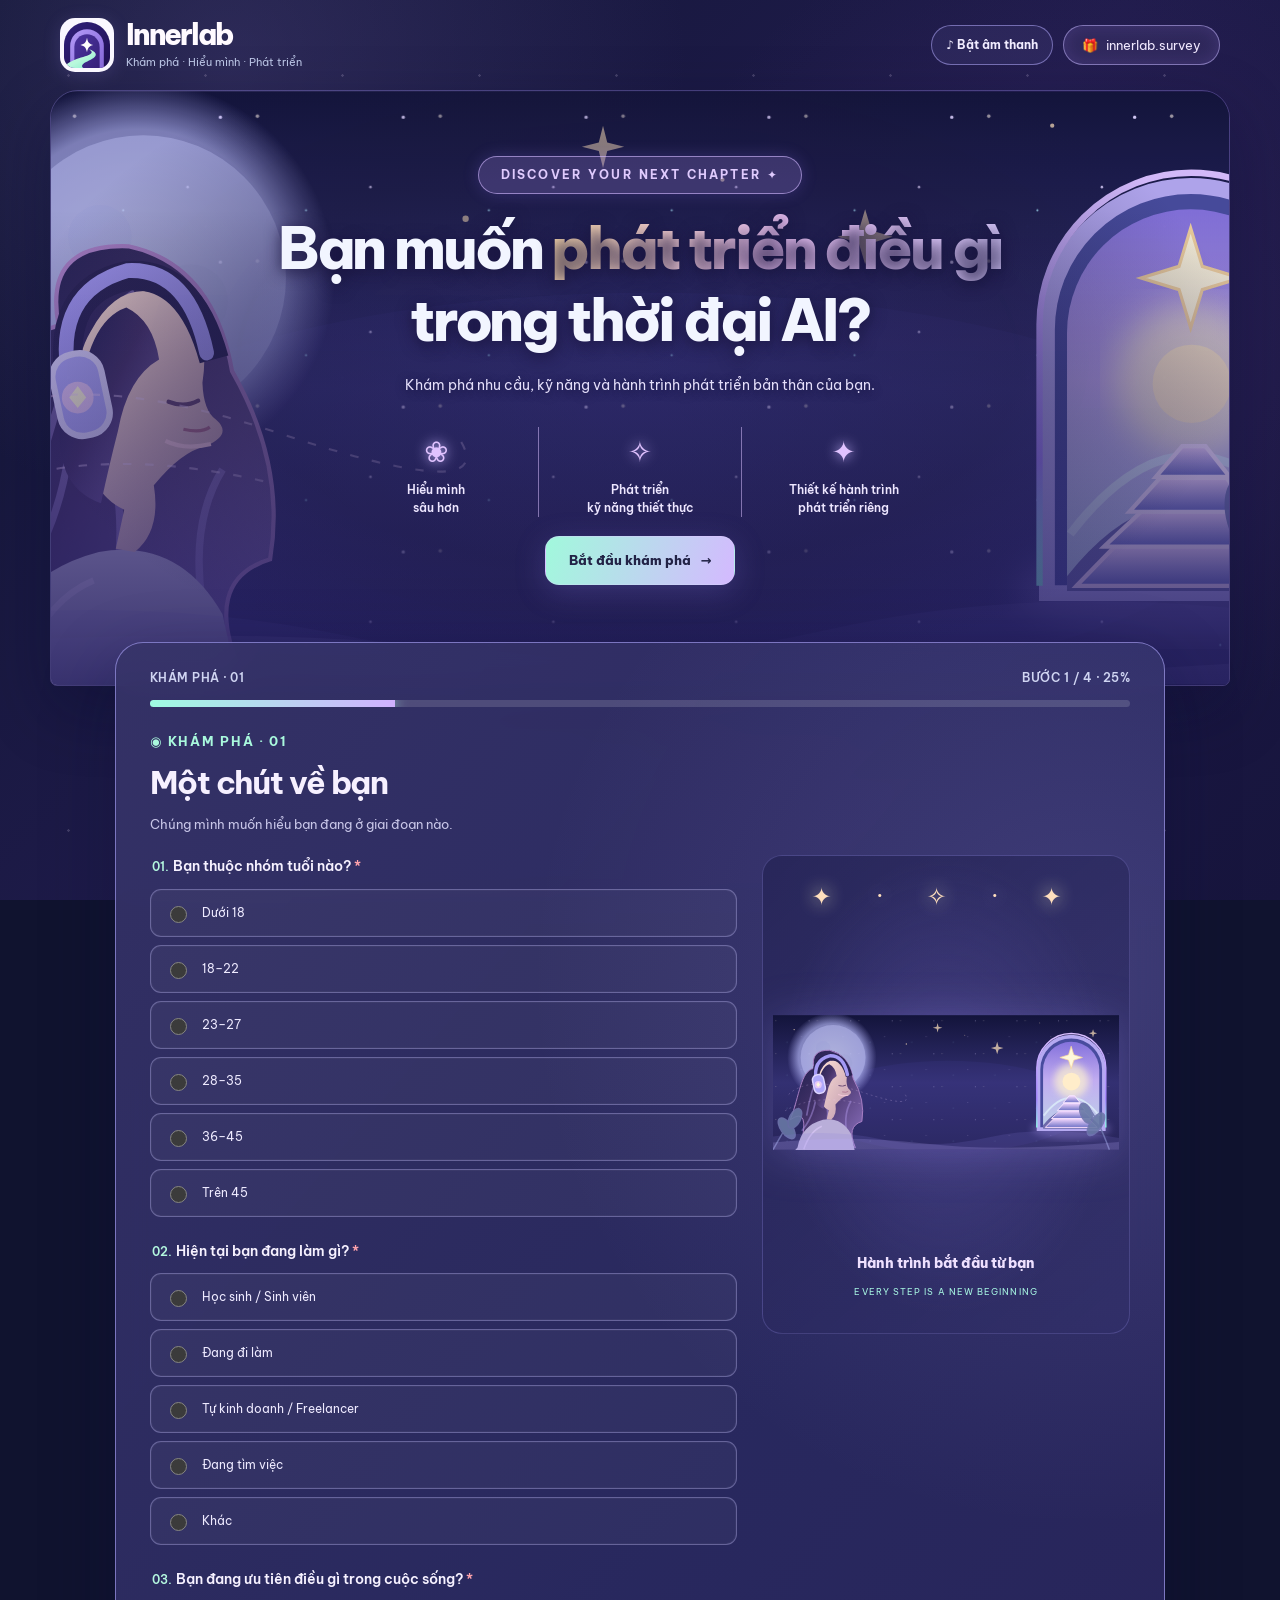
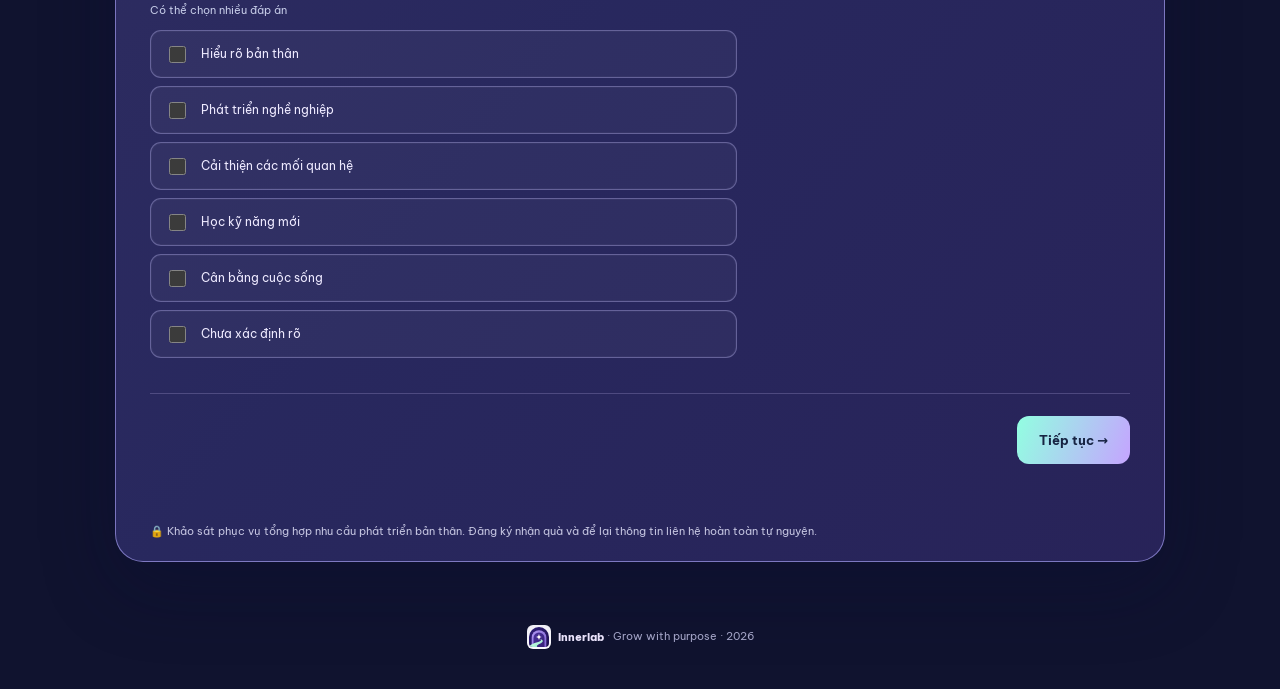
==== index.html @ 54118b08 "Use approved minimal Innerlab icon in site header, footer and favicon" ====
<!doctype html>
<html lang="vi">
<head>
<meta charset="utf-8">
<meta name="viewport" content="width=device-width,initial-scale=1">
<meta name="theme-color" content="#0b1020">
<meta name="description" content="Khảo sát nhu cầu phát triển bản thân trong thời đại AI — innerlab.survey">
<link rel="icon" href="assets/innerlab-mark.svg" type="image/svg+xml">
<link rel="apple-touch-icon" href="assets/innerlab-mark.svg">
<title>innerlab.survey | Nhu cầu phát triển bản thân trong thời đại AI</title>
<link rel="preconnect" href="https://fonts.googleapis.com">
<link rel="preconnect" href="https://fonts.gstatic.com" crossorigin>
<link href="https://fonts.googleapis.com/css2?family=Be+Vietnam+Pro:wght@400;500;600;700;800&display=swap" rel="stylesheet">
<style>
:root{color-scheme:dark;--bg:#090e1e;--card:#151e34;--text:#f2f5ff;--muted:#aebbd3;--mint:#8bf0d0;--border:#34405b;--purple:#a9a5ff}
*{box-sizing:border-box}body{margin:0;background:radial-gradient(ellipse at 85% 5%,#23224e 0,transparent 42%),radial-gradient(ellipse at 0 50%,#11353e 0,transparent 35%),var(--bg);color:var(--text);font:14px/1.7 "Be Vietnam Pro",system-ui,sans-serif;min-height:100vh}button,input,textarea{font:inherit}button{cursor:pointer}.wrap{width:min(100% - 32px,900px);margin:auto}header{padding:26px 0;display:flex;justify-content:space-between;align-items:center;gap:12px}.brand{font-size:19px;font-weight:800;letter-spacing:-.05em}.brand b{color:var(--mint)}.pill{border:1px solid var(--border);border-radius:99px;padding:6px 12px;color:var(--muted);font-size:10px;white-space:nowrap}.hero{text-align:center;padding:42px 0 36px}.eyebrow{font-size:11px;letter-spacing:.23em;text-transform:uppercase;color:var(--mint);font-weight:700}.hero h1{font-size:clamp(34px,6.4vw,65px);line-height:1.23;letter-spacing:-.055em;margin:12px auto 20px;max-width:780px}.hero h1 span{background:linear-gradient(100deg,var(--mint),#a8beff,var(--purple));color:transparent;background-clip:text}.hero p{color:var(--muted);max-width:650px;margin:0 auto 22px}.chips{display:flex;justify-content:center;gap:9px;flex-wrap:wrap}.chips span{font-size:11px;padding:7px 13px;background:#ffffff0a;border:1px solid var(--border);border-radius:99px;color:#d1dcf0}.card{background:linear-gradient(155deg,#19233b,#10192e);border:1px solid #3a4861;border-radius:23px;overflow:hidden;box-shadow:0 20px 70px #0005}.progress{padding:25px 32px 20px;border-bottom:1px solid var(--border)}.progress-label{display:flex;justify-content:space-between;color:var(--muted);font-size:12px;font-weight:600;margin-bottom:12px}.track{height:6px;background:#354059;border-radius:100px;overflow:hidden}.fill{height:100%;background:linear-gradient(90deg,var(--mint),var(--purple));width:20%;transition:width .25s}.body{padding:30px 32px 34px}.section-tag{color:var(--mint);font-size:11px;font-weight:700;text-transform:uppercase;letter-spacing:.12em}h2{font-size:clamp(23px,4vw,29px);line-height:1.35;letter-spacing:-.035em;margin:9px 0}p.sub{color:var(--muted);margin:0 0 28px}.question{border:0;padding:0;margin:0 0 27px;min-width:0}.question legend,.q-label{font-weight:600;font-size:14px;line-height:1.6;display:block;margin:0 0 11px}.star{color:#ffa3ac}.options{display:grid;gap:10px}.options.two{grid-template-columns:1fr 1fr}.choice{display:flex;align-items:center;gap:12px;background:#ffffff04;border:1px solid var(--border);border-radius:12px;padding:12px 14px;min-height:52px;cursor:pointer;font-size:12px}.choice:hover,.choice:has(input:checked){border-color:var(--mint);background:#8bf0d011}.choice input{accent-color:var(--mint);flex:0 0 auto;width:16px;height:16px}.field{background:#070e1d66;color:white;border:1px solid var(--border);border-radius:11px;width:100%;padding:13px 15px;outline:0}.field:focus{border-color:var(--mint)}textarea.field{min-height:105px;resize:vertical}.hint{font-size:11px;color:var(--muted);margin:0 0 10px}.nav{border-top:1px solid var(--border);padding-top:22px;margin-top:8px;display:flex;justify-content:space-between;gap:12px}.btn{border:0;border-radius:12px;min-height:47px;padding:12px 22px;font-weight:700;font-size:13px}.primary{color:#092530;background:linear-gradient(100deg,var(--mint),#a5bcff)}.secondary{color:var(--text);background:#ffffff10;border:1px solid var(--border)}.btn:disabled{opacity:.5;cursor:wait}.error{min-height:20px;color:#ffb1b9;font-size:12px;margin-top:12px}.privacy{padding:0 32px 26px;color:var(--muted);font-size:11px}.notice{border:1px solid var(--border);border-radius:12px;padding:15px 17px;color:var(--muted);font-size:12px;background:#8bf0d009;margin-bottom:20px}.agree{display:flex;align-items:flex-start;gap:11px;color:var(--muted);font-size:12px;margin:16px 0}.agree input{margin-top:7px;accent-color:var(--mint)}.thanks{text-align:center;padding:55px 20px}.thanks strong{font-size:52px;color:var(--mint)}.thanks h2{font-size:29px}.thanks p{color:var(--muted);max-width:520px;margin:0 auto 23px}.hidden{display:none!important}footer{text-align:center;font-size:11px;color:#8493af;padding:27px 0 40px}@media(max-width:600px){header{padding:21px 0}.pill{font-size:9px}.hero{padding:27px 0}.card{border-radius:17px}.progress{padding:20px}.body{padding:23px 20px 26px}.privacy{padding:0 20px 22px}.options.two{grid-template-columns:1fr}.btn{padding:11px 17px}}

.gift-area{position:relative;overflow:hidden;text-align:center;background:radial-gradient(circle at 50% 12%,#29305a,transparent 64%),#121a30}.gift-inner{padding:45px clamp(18px,5vw,45px);position:relative}.gift-inner h2{font-size:clamp(24px,4vw,36px);margin:12px 0}.gift-inner>p{color:var(--muted);max-width:580px;margin:0 auto 26px}.gift-grid{display:grid;grid-template-columns:repeat(3,minmax(0,1fr));gap:clamp(5px,2vw,22px);margin:37px auto 15px;max-width:670px}.gift-box{--box1:#67dec1;--box2:#278f83;--ribbon:#e9ffff;position:relative;isolation:isolate;height:190px;background:none;border:0;outline-offset:3px;transition:transform .25s;filter:drop-shadow(0 15px 19px #0007)}.gift-box:hover,.gift-box:focus-visible{transform:translateY(-9px) scale(1.045)}.gift-box.lilac{--box1:#b6a2fa;--box2:#6652b7;--ribbon:#faf1ff}.gift-box.gold{--box1:#f7c87a;--box2:#bc8047;--ribbon:#fff8de}.gift-body,.gift-lid,.gift-ribbon-h,.gift-ribbon-v,.gift-bow,.gift-glow{position:absolute;display:block}.gift-body{inset:62px 13% 26px;border-radius:8px;background:linear-gradient(120deg,var(--box1),var(--box2));box-shadow:inset 0 0 0 2px #fff2}.gift-lid{height:31px;top:47px;left:8%;right:8%;border-radius:7px;background:linear-gradient(120deg,var(--box1),var(--box2));z-index:3;box-shadow:0 4px 8px #0004}.gift-ribbon-v{width:21%;height:100px;background:var(--ribbon);top:62px;left:39.5%;opacity:.8;z-index:2}.gift-ribbon-h{height:19px;left:13%;right:13%;top:106px;background:var(--ribbon);opacity:.85;z-index:2}.gift-bow{top:15px;left:calc(50% - 23px);font-size:54px;color:var(--ribbon);z-index:5;filter:drop-shadow(0 3px 5px #0004)}.gift-num{position:absolute;bottom:0;left:0;right:0;color:var(--text);font-size:11px;letter-spacing:.12em;font-weight:800}.gift-glow{inset:14px;background:radial-gradient(circle,#ffffff33,transparent 65%);opacity:0;transition:opacity .2s}.gift-box:hover .gift-glow{opacity:1}.gift-box.open{animation:boxShake .5s ease-in-out}.gift-box.open .gift-lid{animation:lidFly .9s .45s forwards}.gift-box.open .gift-bow{animation:lidFly .9s .45s forwards}.gift-box.open .gift-body{animation:boxDisappear .9s .65s forwards}.gift-box.open .gift-glow{opacity:1;animation:glowBurst 1.2s forwards}.gift-grid.is-opening .gift-box:not(.open){opacity:.2;pointer-events:none}.gift-caption{font-size:11px!important;color:#aab6d2!important}.voucher{display:flex;max-width:610px;text-align:left;margin:30px auto 21px;min-height:205px;border-radius:19px;overflow:hidden;background:linear-gradient(120deg,#e7ffe9 0%,#a1f2d5 47%,#bdb5fc 100%);color:#12313c;box-shadow:0 14px 49px #8bf0d02b;animation:cardArrival .75s both}.voucher-left{flex:3;padding:24px;display:flex;flex-direction:column}.voucher-brand{font-weight:800;letter-spacing:-.04em}.voucher-brand span{color:#7b57d4}.voucher-amount{font-size:clamp(55px,10vw,84px);line-height:1.2;letter-spacing:-.075em;font-weight:800}.voucher-title{font-weight:800;letter-spacing:.13em;font-size:12px}.voucher-small{font-size:10px;margin-top:auto}.voucher-right{border-left:2px dashed #57777f66;flex:1;min-width:105px;display:flex;flex-direction:column;align-items:center;justify-content:center;text-align:center;gap:11px;background:#ffffff30;padding:12px}.voucher-right>span{font-size:38px}.voucher-right strong{font-size:13px;line-height:1.5}.voucher-right small{font-size:8px;letter-spacing:.09em}.consult{max-width:610px;margin:0 auto 18px;padding:20px;border:1px solid #8bf0d055;border-radius:16px;display:flex;align-items:center;text-align:left;gap:15px;background:#8bf0d00b;animation:cardArrival .75s .18s both}.consult-icon{font-size:45px;color:var(--mint)}.consult strong{font-size:17px}.consult p{font-size:12px;color:var(--muted);margin:6px 0 0}.consult b{color:#e0e5ff}.claim-btn{display:block;margin:22px auto 0;width:min(100%,360px);font-size:15px}.gift-inner form{max-width:610px;margin:26px auto 0;text-align:left}.gift-inner .question{text-align:left}.subtle-link{background:none;border:0;color:#b9c9e6;text-decoration:underline;margin-top:18px;font-size:12px}.gift-area .error{min-height:0}.gift-area #confetti{position:absolute;inset:0;pointer-events:none;overflow:hidden}.confetti-piece{position:absolute;top:-15px;width:8px;height:14px;border-radius:2px;animation:fall 2.2s linear forwards}.gift-area .hidden{display:none!important}@keyframes boxShake{0%,100%{transform:rotate(0)}20%{transform:rotate(-5deg)}40%{transform:rotate(5deg)}60%{transform:rotate(-4deg)}80%{transform:rotate(3deg)}}@keyframes lidFly{to{transform:translateY(-120px) rotate(35deg);opacity:0}}@keyframes boxDisappear{to{opacity:0;transform:scale(.5)}}@keyframes glowBurst{50%{transform:scale(1.7);opacity:1}100%{transform:scale(2.8);opacity:0}}@keyframes cardArrival{from{opacity:0;transform:translateY(28px) scale(.91)}to{opacity:1;transform:translateY(0) scale(1)}}@keyframes fall{to{transform:translateY(590px) rotate(600deg);opacity:0}}@media(max-width:600px){.gift-box{height:147px}.gift-body{inset:53px 4% 23px}.gift-lid{top:42px;left:0;right:0}.gift-ribbon-v{top:53px;height:70px}.gift-ribbon-h{top:86px;left:4%;right:4%}.gift-bow{font-size:39px;left:calc(50% - 16px);top:17px}.gift-num{font-size:9px}.voucher-left{padding:16px}.voucher-right{min-width:82px;padding:6px}.voucher-right strong{font-size:10px}.voucher-small{font-size:8px}.consult{padding:14px}.consult strong{font-size:14px}}@media(prefers-reduced-motion:reduce){.gift-box,.gift-box *,.confetti-piece,.voucher,.consult{animation:none!important;transition:none!important}}


/* Innerlab visual language: illustrated learning journeys and warm cosmic accents */
body{background-color:#10132f;background-image:radial-gradient(ellipse at 70% 3%,#4c377f73,transparent 48%),radial-gradient(ellipse at 12% 56%,#203a6966,transparent 50%),radial-gradient(circle at 15% 13%,#e2d9ff9c 1px,transparent 2px),radial-gradient(circle at 86% 19%,#f9d89a99 1px,transparent 2px);background-size:auto,auto,140px 160px,210px 190px}
.hero{padding-bottom:21px}.hero-art{max-width:760px;margin:28px auto 0;border-radius:25px;overflow:hidden;border:1px solid #c7b5ff52;box-shadow:0 14px 44px #0005}.hero-art img{display:block;width:100%;height:auto}.question-art{display:block;width:100%;max-height:140px;object-fit:cover;border-radius:16px;margin:0 0 25px;border:1px solid #b0a8ff44}.card{background:linear-gradient(150deg,#242248,#1b2440 53%,#111b32);border-color:#8d85d65c;box-shadow:0 25px 70px #0006}.choice{transition:border-color .2s,background-color .2s,transform .2s}.choice:hover{transform:translateY(-1px)}.hero h1 span{background-image:linear-gradient(100deg,#b9fcdb,#dbc4ff,#ffdcaa)}.gift-area{background:radial-gradient(ellipse at 50% 12%,#5742898a,transparent 67%),#171535}.gift-box{filter:drop-shadow(0 15px 20px #0008)}.gift-box .gift-body{box-shadow:inset 0 0 0 2px #fff3,0 0 25px #9c88ff22}.gift-grid{background:radial-gradient(ellipse at center,#5c4b8a38,transparent 70%);border-radius:24px}.voucher{box-shadow:0 20px 58px #aa8cfb42}
@media(max-width:600px){.hero-art{margin:22px auto 0;border-radius:15px}.question-art{max-height:115px}.hero{padding-top:25px}}

/* 2026 visual refresh: editorial photos, vibrant feature tiles, illustrated panels */
.hero-showcase{display:grid;grid-template-columns:1.05fr .95fr;gap:14px;max-width:820px;margin:29px auto 0}.showcase-photo,.showcase-illustration{height:290px;position:relative;overflow:hidden;border-radius:22px;border:1px solid #c3b1ff65;box-shadow:0 22px 48px #070a1c77;background:#24264f}.showcase-photo img{height:100%;width:100%;object-fit:cover;object-position:center 43%;filter:saturate(1.06)}.showcase-illustration img{height:100%;width:100%;object-fit:cover;object-position:center;filter:saturate(1.2)}.photo-shade{position:absolute;inset:0;background:linear-gradient(0deg,#131d45ed,transparent 62%)}.photo-label{position:absolute;left:23px;bottom:18px;display:flex;flex-direction:column;align-items:flex-start;text-align:left;line-height:1.25;gap:8px}.photo-label span{letter-spacing:.13em;color:#a4ffe3;font-size:9px;font-weight:800}.photo-label strong{font-size:23px;text-shadow:0 3px 12px #0008}.showcase-sticker{position:absolute;right:12px;bottom:14px;background:#d6fff3e8;color:#1f3050;padding:8px 13px;border-radius:999px;font-size:10px;font-weight:800;box-shadow:0 5px 15px #0004}.feature-strip{max-width:820px;margin:14px auto 0;display:grid;grid-template-columns:repeat(3,minmax(0,1fr));gap:12px;text-align:left}.feature-strip>div{border:1px solid #ae9bff55;border-radius:15px;padding:14px 15px;background:linear-gradient(130deg,#6156a142,#28577b24);display:grid;grid-template-columns:30px 1fr;column-gap:9px;align-items:center}.feature-strip span{font-size:24px;grid-row:span 2}.feature-strip strong{font-size:12px;line-height:1.5}.feature-strip small{font-size:10px;color:#b8c6e4}.step-banner{height:112px;border-radius:16px;border:1px solid #ac9afd53;display:flex;align-items:center;justify-content:flex-start;gap:18px;padding:14px 22px;margin-bottom:26px;overflow:hidden;text-align:left;background:radial-gradient(circle at 85% 20%,#b8a6ff45,transparent 40%),linear-gradient(115deg,#312965,#244c63)}.step-banner img{height:105px;width:175px;object-fit:cover;border-radius:12px;margin-left:-10px}.step-banner>div{display:flex;flex-direction:column;gap:3px}.step-banner strong{font-size:16px;letter-spacing:-.02em}.step-banner small{font-size:11px;color:#cad8ed}.step-symbol{font-size:54px;color:#a3f6e0;text-shadow:0 0 25px #9dfde566;flex:0 0 70px;text-align:center}.banner-ai{background:radial-gradient(circle at 15% 55%,#9dfce637,transparent 35%),linear-gradient(110deg,#1f4660,#424078)}.banner-explore{background:radial-gradient(circle at 85% 55%,#f6dbb64d,transparent 35%),linear-gradient(110deg,#493766,#243c66)}.banner-growth{background:linear-gradient(120deg,#302756,#2b3d64)}.gift-area:before{content:"✧";position:absolute;font-size:88px;right:8%;top:6%;color:#dec3ff25;pointer-events:none}.gift-starline{font-size:20px;color:#ffdeb3;letter-spacing:1.2em;margin:16px 0 0;filter:drop-shadow(0 0 10px #ffe6c7)}.gift-inner h2{background:linear-gradient(90deg,#ffffff,#edd0ff,#aaf8e5);background-clip:text;-webkit-background-clip:text;color:transparent}
@media(max-width:700px){.hero-showcase{grid-template-columns:1fr 1fr}.showcase-photo,.showcase-illustration{height:230px}.feature-strip>div{padding:10px;grid-template-columns:1fr;text-align:center;justify-items:center}.feature-strip span{grid-row:auto}.feature-strip strong{font-size:10px}.feature-strip small{font-size:9px}}
@media(max-width:470px){.hero-showcase{grid-template-columns:1fr}.showcase-photo{height:235px}.showcase-illustration{height:145px}.photo-label strong{font-size:23px}.feature-strip{gap:6px}.feature-strip>div{padding:10px 5px}.step-banner{height:auto;min-height:102px;padding:12px;gap:8px}.step-banner img{width:120px;height:92px}.step-banner strong{font-size:13px}.step-banner small{font-size:10px}.step-symbol{font-size:39px;flex-basis:48px}}


/* INNERLAB COSMIC EXPERIENCE — fluid, responsive and accessible */
:root{--bg:#111435;--card:#24224d;--mint:#91fae0;--border:#9186cf85;--muted:#c3c7e2;--purple:#c5b1fb}
html{scroll-behavior:smooth}body{overflow-x:hidden;background:#10132f;background-image:radial-gradient(circle at 18% 7%,#5d509455,transparent 34%),radial-gradient(circle at 83% 37%,#442e7459,transparent 35%),linear-gradient(135deg,#121635,#1f1b4b 52%,#17153d);background-attachment:fixed}
.wrap{width:min(calc(100% - 32px),1180px)}
.site-header{display:flex;align-items:center;justify-content:space-between;gap:16px;padding:18px 10px;position:relative;z-index:1}.brand-lockup{display:flex;align-items:center;gap:13px}.brand-star{font-size:38px;color:#ffe2ab;text-shadow:0 0 16px #e8b7ff}.brand-lockup .brand{display:block;font-weight:800;font-size:26px;line-height:1.1;letter-spacing:-.065em;color:#f9f5ff}.brand-lockup small{display:block;color:#d3d6ee;font-size:11px;letter-spacing:.012em;margin-top:4px}.site-tag{border:1px solid #c5b6ff89;background:#cbb9ff15;color:#f2e9ff;border-radius:999px;padding:8px 18px;font-size:13px;white-space:nowrap;box-shadow:inset 0 0 16px #a67bff25}.site-tag span{margin-right:5px}
.hero-fantasy{position:relative;isolation:isolate;overflow:hidden;border-radius:28px 28px 7px 7px;min-height:480px;display:flex;justify-content:center;align-items:flex-start;padding:65px 26px 100px;margin:0 auto 0;box-shadow:0 24px 65px #070b2850;border:1px solid #9687e655}
.hero-scene{position:absolute;z-index:-2;inset:0;width:100%;height:100%;object-fit:cover;object-position:center;opacity:.96}.hero-glass{position:absolute;z-index:-1;inset:0;background:radial-gradient(ellipse at 49% 45%,#27245330 0,#1b1a3b50 46%,transparent 72%),linear-gradient(to bottom,#15153500 20%,#221d5bd6 100%)}.hero-overlay{max-width:830px;text-align:center;position:relative;z-index:1}.hero-fantasy .hero-kicker{display:inline-block;border-radius:100px;border:1px solid #d2b7ff99;background:#9e83e142;padding:8px 22px;color:#dfcafd;font-size:12px;letter-spacing:.18em;box-shadow:0 0 16px #8f79ff35}.hero-fantasy h1{font-size:clamp(31px,4.5vw,58px);line-height:1.25;max-width:825px;font-weight:800;letter-spacing:-.055em;text-shadow:0 3px 16px #171139e0;margin:18px auto}.hero-fantasy h1 span{background:linear-gradient(110deg,#ffdfaa,#f7ccff,#d9cdff);background-clip:text;color:transparent}.hero-fantasy p{margin:0 auto;max-width:540px;font-size:14px;color:#e4defa;text-shadow:0 2px 10px #17153d}.hero-benefits{display:flex;justify-content:center;gap:0;max-width:610px;margin:29px auto 19px}.hero-benefits>div{display:flex;align-items:center;flex-direction:column;justify-content:center;flex:1;min-width:0;padding:0 12px;border-right:1px solid #d8c0ff85}.hero-benefits>div:last-child{border:0}.benefit-icon{font-size:29px;color:#e0c2ff;text-shadow:0 0 13px #cab7ff}.hero-benefits strong{font-size:12px;font-weight:600;line-height:1.5;color:#ede6ff;margin-top:5px}.hero-button{display:inline-flex;align-items:center;gap:10px;border:1px solid #dcceff55;background:linear-gradient(110deg,#a1f9dc,#d4b9ff);color:#222346;text-decoration:none;border-radius:14px;font-weight:800;padding:12px 23px;font-size:13px;box-shadow:0 7px 30px #8879de40}.hero-button:hover{filter:brightness(1.07);transform:translateY(-2px)}.hero-button:focus-visible,.gift-box:focus-visible,.btn:focus-visible{outline:3px solid #fff0bc;outline-offset:3px}
#survey{position:relative;max-width:1050px;margin:-44px auto 36px;z-index:3;border:1px solid #a19aecb0;background:linear-gradient(130deg,#373469e8 0,#2a2a62ed 56%,#2a255deb);box-shadow:0 25px 75px #0b0c3450;backdrop-filter:blur(16px);border-radius:28px;overflow:visible}
#survey:before{content:"";position:absolute;inset:0;z-index:-1;pointer-events:none;background-image:radial-gradient(circle at 92% 22%,#ad9bf02b,transparent 36%);border-radius:28px}.progress{padding:25px 34px 10px;border:0}.progress-label{color:#d0d5f2;font-size:12px;letter-spacing:.04em}.track{height:7px;background:#ffffff25}.fill{background:linear-gradient(90deg,#9ffbe1,#d0b1ff);box-shadow:0 0 14px #aafbe9}.body{padding:13px 34px 26px}.survey-heading .section-tag{color:#a9f9dd;font-size:13px;letter-spacing:.13em}.survey-heading h2{font-size:clamp(24px,3.5vw,32px);color:#f6f0ff;margin:9px 0}.survey-heading .sub{font-size:13px;color:#c8c6e8;margin:0 0 20px}.survey-columns{display:grid;grid-template-columns:minmax(0,1.23fr) minmax(0,.77fr);align-items:start;gap:25px}.survey-questions{min-width:0}.question{margin-bottom:23px}.question legend,.q-label{color:#f6f1ff;font-size:14px}.question-number{font-size:12px;letter-spacing:.02em;color:#b4f8df}.hint{color:#c5cbe7}.options,.options.two{display:grid;grid-template-columns:minmax(0,1fr);gap:8px}.choice{border-color:#a7a1db75;background:#ffffff09;border-radius:11px;min-height:48px;color:#eeeaff;padding:10px 14px;font-size:12px;box-shadow:inset 0 0 0 1px #ffffff08}.choice input{width:17px;height:17px;accent-color:#9affdc}.choice:hover{border-color:#b4ffee;background:#d5bcff19}.choice:has(input:checked){background:linear-gradient(100deg,#90fbe321,#b5abff19);border-color:#90fbe3;box-shadow:inset 0 0 0 1px #90fbe363,0 0 14px #8df0d522}.field{background:#171d43c9;color:white;border-color:#8e89c5}.survey-art{position:sticky;top:20px;display:flex;align-items:center;flex-direction:column;justify-content:center;min-height:410px;border-radius:20px;background:radial-gradient(ellipse at 50% 48%,#554d9d8a,transparent 65%),linear-gradient(140deg,#232253ab,#33316b88);overflow:hidden;border:1px solid #aaa1ff38;padding:20px 10px 25px}.survey-art img{display:block;width:100%;max-width:400px;height:330px;object-fit:contain;filter:drop-shadow(0 5px 22px #9989f24a)}.survey-art .art-stars{font-size:24px;letter-spacing:.8em;color:#ffdfbd;text-align:center;text-shadow:0 0 18px #fff6cb}.survey-art .art-caption{font-size:14px;font-weight:800;text-align:center;margin:5px auto 0;color:#eee0ff}.survey-art p{font-size:9px;letter-spacing:.12em;color:#a6f4e1;margin-top:8px;text-align:center}.nav{border-color:#928bc05c;margin-top:12px}.btn{border-radius:12px;transition:transform .2s,filter .2s}.btn.primary{background:linear-gradient(110deg,#92ffe1,#c5a4ff);color:#172443}.btn:hover{transform:translateY(-1px)}.btn.secondary{background:#282656a8;border-color:#a49ed5a3}.privacy{padding:0 34px 20px;color:#c4c4e0}
.gift-area{position:relative;overflow:hidden;border-radius:28px;background:radial-gradient(ellipse at center 15%,#66519b75,transparent 65%),radial-gradient(ellipse at 50% 110%,#7c4b9a70,transparent 55%),#211c52}.gift-area:after{content:"";pointer-events:none;position:absolute;inset:0;background-image:radial-gradient(circle at 10% 13%,#ffeabcaa 1.5px,transparent 2px),radial-gradient(circle at 71% 26%,#d6f6ffdd 1px,transparent 2px),radial-gradient(circle at 88% 43%,#ffeabcaa 2px,transparent 3px);background-size:180px 145px,210px 220px,260px 210px;opacity:.7}.gift-inner{padding:43px clamp(18px,5vw,50px) 52px;z-index:1}.gift-inner h2{font-size:clamp(28px,4.3vw,43px);color:#ffdbec;text-shadow:0 0 18px #be9de555}.gift-grid{max-width:780px;gap:clamp(6px,1.8vw,18px);margin-top:20px;padding:12px;border-radius:35px;background:radial-gradient(ellipse at 50% 60%,#b993ff43,transparent 68%)}.gift-box{height:clamp(180px,23vw,255px);transform-origin:50% 80%;transition:transform .2s,opacity .2s}.gift-box:hover{transform:translateY(-10px) scale(1.04)}.gift-box .gift-body{inset:76px 9% 32px;border-radius:12px;box-shadow:inset 0 0 0 2px #fff8,inset -16px -10px 22px #0002,0 0 28px #f3d3ff4d}.gift-box .gift-lid{top:54px;left:4%;right:4%;height:36px;box-shadow:inset 0 0 0 2px #fff8,0 7px 7px #0003}.gift-box .gift-ribbon-v{top:76px;bottom:32px;height:auto;left:42%;width:16%;background:linear-gradient(90deg,#dbdbf8,#fff6e0,#e2d1fa)}.gift-box .gift-ribbon-h{top:129px;left:9%;right:9%;height:25px;background:linear-gradient(#fff9e8,#d8dbef)}.gift-box .gift-bow{top:3px;font-size:69px;left:0;right:0;color:#f6e2ff;filter:drop-shadow(0 0 8px #fff6de)}.gift-box .gift-num{font-size:13px;color:#f8e6ff;bottom:0;text-shadow:0 2px 8px #0008}.gift-box:after{content:"✧   ✦";position:absolute;top:18px;right:1%;font-size:20px;color:#ffe5c4;opacity:.6;pointer-events:none}.gift-box.mint{filter:drop-shadow(0 16px 16px #1acfb64a)}.gift-box.lilac{filter:drop-shadow(0 16px 16px #aa80f65c)}.gift-box.gold{filter:drop-shadow(0 16px 16px #e6ad7154)}.gift-inner .eyebrow{font-size:12px;color:#acf9e8}.voucher{box-shadow:0 20px 60px #b4a3f787}.consult{background:#93f5d619;border-color:#91fbde91}
footer{color:#a6a7c9}body::after{content:"";pointer-events:none;position:fixed;inset:0;z-index:-1;background-image:radial-gradient(circle,#f3e3ff8c 1px,transparent 1.5px);background-size:137px 151px;opacity:.32}
@media(max-width:900px){.hero-fantasy{min-height:440px;padding:50px 18px 85px}.hero-fantasy h1{font-size:clamp(29px,5.8vw,45px)}.hero-benefits strong{font-size:11px}.survey-columns{gap:14px;grid-template-columns:minmax(0,1fr) minmax(0,.7fr)}.survey-art img{height:260px}.survey-art{min-height:345px}.gift-box .gift-body{top:70px}.gift-box .gift-lid{top:49px}.gift-box .gift-ribbon-v{top:70px}.gift-box .gift-ribbon-h{top:122px}}
@media(max-width:700px){.wrap{width:min(calc(100% - 20px),1180px)}.site-header{padding:15px 6px}.brand-lockup .brand{font-size:22px}.brand-lockup small{font-size:9px}.site-tag{font-size:11px;padding:7px 10px}.hero-fantasy{min-height:435px;border-radius:18px 18px 6px 6px;padding:37px 15px 85px}.hero-scene{object-position:50% 50%;opacity:.77}.hero-glass{background:linear-gradient(90deg,#1b1647b8,#26245f9a,#1b1647b8),linear-gradient(0deg,#251956ef,transparent 65%)}.hero-fantasy h1{font-size:clamp(28px,7vw,40px)}.hero-fantasy p{font-size:12px}.hero-kicker{font-size:10px!important;letter-spacing:.12em!important}.hero-benefits{max-width:430px;margin-top:23px}.hero-benefits>div{padding:0 7px}.hero-benefits strong{font-size:10px}.benefit-icon{font-size:23px}#survey{margin:-40px auto 28px;border-radius:21px}.progress{padding:21px 20px 10px}.body{padding:12px 20px 20px}.survey-columns{display:flex;flex-direction:column-reverse;gap:17px}.survey-art{position:static;width:100%;min-height:0;height:165px;padding:5px 12px;display:grid;grid-template-columns:45% 55%;gap:0;align-items:center}.survey-art img{grid-column:1;grid-row:1/4;max-height:160px;height:100%;max-width:100%;object-fit:contain}.survey-art .art-stars{grid-column:2;grid-row:1;font-size:15px;letter-spacing:.1em}.survey-art .art-caption{grid-column:2;grid-row:2;font-size:13px;margin:0 5px}.survey-art p{grid-column:2;grid-row:3;font-size:8px}.survey-questions{width:100%}.options{grid-template-columns:minmax(0,1fr)}.gift-box{height:165px}.gift-box .gift-body{inset:61px 8% 28px}.gift-box .gift-lid{top:47px;height:29px}.gift-box .gift-ribbon-v{top:61px;bottom:28px}.gift-box .gift-ribbon-h{top:106px;height:17px}.gift-box .gift-bow{top:7px;font-size:45px}.gift-box .gift-num{font-size:10px}.gift-box:after{font-size:13px}.privacy{padding:0 20px 22px}}
@media(max-width:420px){.site-tag{font-size:10px}.brand-star{font-size:27px}.brand-lockup{gap:8px}.brand-lockup .brand{font-size:19px}.hero-fantasy{min-height:440px;padding:34px 12px 85px}.hero-fantasy h1{font-size:28px}.hero-benefits strong{font-size:9px}.hero-button{font-size:12px;padding:11px 15px}.desktop-break{display:none}.progress-label{font-size:10px}.survey-heading h2{font-size:22px}.gift-inner{padding:28px 14px 35px}.gift-grid{gap:4px;padding:3px}.gift-box{height:137px}.gift-box .gift-body{inset:55px 4% 25px}.gift-box .gift-lid{top:43px;left:0;right:0;height:25px}.gift-box .gift-ribbon-v{top:55px;bottom:25px}.gift-box .gift-ribbon-h{top:88px;left:4%;right:4%;height:15px}.gift-box .gift-bow{font-size:37px;top:5px}.gift-box .gift-num{font-size:9px}.gift-box:after{display:none}.gift-inner h2{font-size:25px}}
@media(prefers-reduced-motion:reduce){html{scroll-behavior:auto}.hero-button,.choice,.gift-box,.btn{transition:none!important}.gift-box,.gift-box *,.confetti-piece,.voucher,.consult{animation:none!important}}


/* Individual reward ID */
.reward-code-card{display:flex;align-items:center;justify-content:space-between;gap:16px;max-width:610px;margin:16px auto 22px;padding:17px 19px;text-align:left;background:linear-gradient(110deg,#303269cc,#3b286bc7);border:1px solid #b8b2fa9a;border-radius:16px;box-shadow:0 8px 30px #10153573}
.reward-code-card>div{display:flex;flex-direction:column;gap:7px;min-width:0}.reward-caption,.thanks-code>span{font-size:10px;letter-spacing:.16em;color:#abffea;font-weight:800}.reward-value,.thanks-code strong{font-size:clamp(16px,2.5vw,24px);color:#fff6da;letter-spacing:.09em;font-weight:800;font-variant-numeric:tabular-nums;overflow-wrap:anywhere}.reward-code-card small,.thanks-code small{color:#c5c9e3;font-size:10px;line-height:1.5}.reward-copy{border:1px solid #91f5df99;color:#dbfff6;background:#8bf0d021;border-radius:11px;padding:10px 12px;white-space:nowrap;font-size:12px;font-weight:700;cursor:pointer}.reward-copy:hover{background:#8bf0d03a}.claim-code-label{max-width:610px;margin:0 auto 20px;padding:12px 16px;border-radius:12px;border:1px solid #b6aff084;text-align:center;background:#b8a7ff13;font-size:13px}.claim-code-label strong{color:#aeffe5;overflow-wrap:anywhere;font-variant-numeric:tabular-nums}.thanks-code{display:flex;flex-direction:column;gap:7px;max-width:600px;margin:22px auto;padding:18px;border:1px solid #a4cced88;background:#a2caff10;border-radius:14px}
@media(max-width:470px){.reward-code-card{flex-direction:column;text-align:center}.reward-copy{width:100%}.reward-code-card>div{align-items:center}.reward-value{font-size:17px}}
/* Optional, gentle sound effects; no background music or autoplay */
.header-actions{display:flex;align-items:center;gap:10px}.sound-toggle{font:inherit;cursor:pointer;border:1px solid #b5adff87;border-radius:999px;background:#a9a5ff14;color:#f1ecff;padding:8px 14px;white-space:nowrap;min-height:40px;font-size:12px;font-weight:700;transition:background .2s,border-color .2s}.sound-toggle:hover,.sound-toggle[aria-pressed="true"]{background:#8bf0d025;border-color:#8bf0d0ac;color:#baffec}.sound-toggle:focus-visible{outline:3px solid #a9f9e4;outline-offset:3px}@media(max-width:630px){.header-actions{gap:7px}.header-actions .site-tag{display:none}.sound-toggle{padding:7px 10px;font-size:11px}.site-header{gap:8px}}@media(max-width:370px){.sound-toggle{font-size:10px}}
/* Innerlab minimalist identity — logo derived from the approved portal/star/path concept */
.brand-lockup{color:inherit;text-decoration:none;min-width:0;gap:12px}.brand-lockup:focus-visible{outline:2px solid #bdf8e4;outline-offset:5px;border-radius:12px}.brand-symbol{display:block;width:54px;height:54px;flex-shrink:0;padding:4px;border-radius:15px;background:#faf8ff;box-shadow:0 3px 18px #a596ff2b;object-fit:contain}.brand-type{display:flex;flex-direction:column;justify-content:center;min-width:0}.brand-lockup .brand{letter-spacing:-.075em;font-size:29px;line-height:1.08;color:#fffaff}.brand-lockup small{line-height:1.45;margin-top:4px;color:#b9c3e3;letter-spacing:0}.footer-brand{display:inline-flex;align-items:center;gap:7px;vertical-align:middle;color:#efe8ff;text-decoration:none;font-weight:800}.footer-brand img{background:#fbfaff;padding:2px;border-radius:6px;object-fit:contain;vertical-align:middle}.footer-brand:hover{color:#baf7e5}@media(max-width:630px){.brand-symbol{width:43px;height:43px;padding:3px;border-radius:12px}.brand-lockup{gap:8px}.brand-lockup .brand{font-size:23px}.brand-lockup small{display:none}}@media(max-width:370px){.brand-symbol{width:39px;height:39px}.brand-lockup .brand{font-size:21px}}
</style>
</head>
<body>
<div class="wrap">
<header class="site-header" id="top">
  <a class="brand-lockup" href="#top" aria-label="Innerlab - quay về đầu trang"><img class="brand-symbol" src="assets/innerlab-mark.svg" alt="" width="54" height="54"><span class="brand-type"><span class="brand">Innerlab</span><small>Khám phá · Hiểu mình · Phát triển</small></span></a>
  <div class="header-actions"><button type="button" class="sound-toggle" id="soundToggle" aria-pressed="false" aria-label="Bật hiệu ứng âm thanh" title="Bật hiệu ứng âm thanh">♪ Bật âm thanh</button><div class="site-tag"><span aria-hidden="true">🎁</span> innerlab.survey</div></div>
</header>
<section class="hero hero-fantasy" aria-labelledby="heroTitle">
  <img class="hero-scene" src="assets/cosmic-hero.svg" alt="" aria-hidden="true" loading="eager" fetchpriority="high">
  <div class="hero-glass"></div>
  <div class="hero-overlay">
    <div class="eyebrow hero-kicker">DISCOVER YOUR NEXT CHAPTER ✦</div>
    <h1 id="heroTitle">Bạn muốn <span>phát triển điều gì</span><br class="desktop-break"> trong thời đại AI?</h1>
    <p>Khám phá nhu cầu, kỹ năng và hành trình phát triển bản thân của bạn.</p>
    <div class="hero-benefits"><div><span class="benefit-icon">❀</span><strong>Hiểu mình<br>sâu hơn</strong></div><div><span class="benefit-icon">✧</span><strong>Phát triển<br>kỹ năng thiết thực</strong></div><div><span class="benefit-icon">✦</span><strong>Thiết kế hành trình<br>phát triển riêng</strong></div></div>
    <a class="hero-button" href="#survey">Bắt đầu khám phá <span aria-hidden="true">→</span></a>
  </div>
</section>
<main class="card" id="survey">
<div id="surveyArea"><div class="progress"><div class="progress-label"><span id="progressLabel">BƯỚC 1 / 4</span><span id="progressPct">25% hoàn thành</span></div><div class="track"><div class="fill" id="progressFill"></div></div></div><form id="surveyForm" class="body" novalidate><div id="stepArea"></div><div class="nav"><button type="button" class="btn secondary" id="back">← Quay lại</button><button type="button" class="btn primary" id="next">Tiếp tục →</button></div><div id="error" class="error" role="alert" aria-live="polite"></div></form><div class="privacy">🔒 Khảo sát phục vụ tổng hợp nhu cầu phát triển bản thân. Đăng ký nhận quà và để lại thông tin liên hệ hoàn toàn tự nguyện.</div></div>

<section id="giftArea" class="gift-area hidden" aria-live="polite">
 <div id="giftPick" class="gift-inner">
  <div class="eyebrow">INNERLAB · DISCOVERY GIFT</div><div class="gift-starline" aria-hidden="true">✦ · ✧ · ✦</div>
  <h2>Hoàn thành rồi! 🎉</h2>
  <p>Chọn một trong ba hộp quà để khám phá món quà Innerlab dành tặng bạn.</p>
  <div class="gift-grid" id="giftGrid">
   <button type="button" class="gift-box mint" data-box="1" aria-label="Mở hộp quà xanh ngọc"><span class="gift-glow"></span><span class="gift-lid"></span><span class="gift-ribbon-v"></span><span class="gift-body"></span><span class="gift-ribbon-h"></span><span class="gift-bow">✦</span><span class="gift-num">HỘP 01</span></button>
   <button type="button" class="gift-box lilac" data-box="2" aria-label="Mở hộp quà tím"><span class="gift-glow"></span><span class="gift-lid"></span><span class="gift-ribbon-v"></span><span class="gift-body"></span><span class="gift-ribbon-h"></span><span class="gift-bow">✦</span><span class="gift-num">HỘP 02</span></button>
   <button type="button" class="gift-box gold" data-box="3" aria-label="Mở hộp quà vàng"><span class="gift-glow"></span><span class="gift-lid"></span><span class="gift-ribbon-v"></span><span class="gift-body"></span><span class="gift-ribbon-h"></span><span class="gift-bow">✦</span><span class="gift-num">HỘP 03</span></button>
  </div>
  
 </div>
 <div id="giftReveal" class="gift-inner hidden">
  <div id="confetti" aria-hidden="true"></div>
  <div class="eyebrow">YOU UNLOCKED A GIFT ✨</div>
  <h2>Điều bất ngờ dành cho bạn!</h2>
  <p>Innerlab gửi tặng bạn trọn bộ hai món quà:</p>
  <div class="voucher">
    <div class="voucher-left"><span class="voucher-brand">innerlab<span>.</span>survey</span><div class="voucher-amount">199K</div><div class="voucher-title">VOUCHER KHÓA HỌC</div><span class="voucher-small">Giá trị 199.000đ · Áp dụng theo điều kiện chương trình</span></div>
    <div class="voucher-right"><span>✦</span><strong>DISCOVERY<br>GIFT</strong><small>YOUR NEXT CHAPTER</small></div>
  </div>
  <div class="consult"><div class="consult-icon">✧</div><div><strong>+ 01 buổi gặp gỡ 1:1 miễn phí</strong><p>Khám phá chủ đề bạn quan tâm: <b>Tarot · Thần số học · Chiêm tinh học · Tử vi · Khám phá tính cách</b></p></div></div>
  <div class="reward-code-card"><div><span class="reward-caption">MÃ NHẬN QUÀ CỦA BẠN</span><strong class="reward-value" id="revealRewardCode">—</strong><small>Hãy lưu lại mã để đối chiếu. Mã chỉ được xác nhận khi đăng ký của bạn được Innerlab ghi nhận.</small></div><button type="button" class="reward-copy" id="copyRewardCode">📋 Sao chép mã</button></div>
  <p class="gift-caption">Voucher không phải tiền mặt. Điều kiện sử dụng và lịch tư vấn sẽ được xác nhận khi đăng ký.</p>
  <button type="button" class="btn primary claim-btn" id="claimStart">Nhận quà ngay →</button>
 </div>
 <div id="giftClaim" class="gift-inner hidden">
  <div class="eyebrow">YOUR GIFT · INNERLAB</div><h2>Đăng ký nhận quà 🎁</h2><p>Chọn chủ đề bạn muốn khám phá và để lại số điện thoại / Zalo để chúng mình liên hệ trao quà.</p><div class="claim-code-label">Mã nhận quà: <strong id="claimRewardCode">—</strong></div>
  <form id="claimForm" novalidate>
   <div class="question"><label class="q-label" for="claimName">Họ và tên <span class="star">*</span></label><input class="field" id="claimName" name="full_name" maxlength="100" autocomplete="name" required placeholder="Tên của bạn"></div>
   <div class="question"><label class="q-label" for="claimContact">Số điện thoại / Zalo <span class="star">*</span></label><input class="field" id="claimContact" name="contact" type="tel" inputmode="tel" autocomplete="tel" maxlength="18" required placeholder="Ví dụ: 0912 345 678"><p class="hint">Ưu tiên số điện thoại có Zalo để Innerlab thuận tiện gửi thông tin nhận quà.</p></div>
   <fieldset class="question"><legend class="q-label">Bạn muốn khám phá chủ đề nào trong buổi gặp 1:1? <span class="star">*</span></legend><div class="options two">
    <label class="choice"><input type="radio" name="expert_field" value="Tarot" required> Tarot</label>
    <label class="choice"><input type="radio" name="expert_field" value="Thần số học"> Thần số học</label>
    <label class="choice"><input type="radio" name="expert_field" value="Chiêm tinh học"> Chiêm tinh học</label>
    <label class="choice"><input type="radio" name="expert_field" value="Tử vi"> Tử vi</label>
    <label class="choice"><input type="radio" name="expert_field" value="Khám phá tính cách"> Khám phá tính cách</label>
   </div></fieldset>
   <div class="question"><label class="q-label" for="claimCourse">Khóa học bạn quan tâm <span class="star">*</span></label><select class="field" name="preferred_course" id="claimCourse" required><option value="">Chọn lĩnh vực học</option><option>Hiểu và khám phá bản thân</option><option>Giao tiếp và sự tự tin</option><option>Định hướng tương lai</option><option>Ứng dụng AI</option><option>Khác / Chưa xác định</option></select></div>
   <label class="agree"><input type="checkbox" name="gift_consent" required><span>Tôi đồng ý để Innerlab liên hệ qua số điện thoại / Zalo tôi cung cấp nhằm gửi voucher, sắp xếp buổi gặp 1:1 và giới thiệu các khóa học liên quan. Tôi có thể từ chối các liên hệ quảng bá sau đó.</span></label>
   <p id="claimError" class="error" role="alert" aria-live="polite"></p>
   <button type="submit" class="btn primary claim-btn" id="claimSubmit">Đăng ký nhận quà ✦</button>
  </form>
  <button type="button" id="skipGift" class="subtle-link">Không nhận quà, chỉ hoàn tất khảo sát</button>
 </div>
</section>

<div class="thanks hidden" id="thanks"><strong>✦</strong><h2>Cảm ơn bạn đã chia sẻ!</h2><p>Khảo sát đã được ghi nhận. Innerlab sẽ liên hệ bạn trong thời gian sớm nhất.</p><div class="thanks-code"><span>MÃ NHẬN QUÀ</span><strong id="thanksRewardCode">—</strong><small>Hãy lưu mã này để đối chiếu. Chỉ có hiệu lực khi Innerlab xác nhận.</small></div><button class="btn secondary" type="button" id="restart">Làm khảo sát mới</button></div>
</main>
<footer><a class="footer-brand" href="#top"><img src="assets/innerlab-mark.svg" alt="" width="24" height="24" loading="lazy"><span>Innerlab</span></a><span> · Grow with purpose · 2026</span></footer>
</div>
<script>
// Paste the deployed Google Apps Script Web App /exec URL here before collecting responses.
const GOOGLE_SCRIPT_URL = 'https://script.google.com/macros/s/AKfycbxhgWYBXXOveKZ6Zzv3TUkClYzP4QbfMOZGTL0gsuCw6_XDWDyMAFk2nBlEVYGw8CpW/exec';
const sections=[
{title:'Một chút về bạn',sub:'Chúng mình muốn hiểu bạn đang ở giai đoạn nào.',questions:[
{id:'age',label:'Bạn thuộc nhóm tuổi nào?',type:'radio',required:true,options:['Dưới 18','18–22','23–27','28–35','36–45','Trên 45']},
{id:'occupation',label:'Hiện tại bạn đang làm gì?',type:'radio',required:true,options:['Học sinh / Sinh viên','Đang đi làm','Tự kinh doanh / Freelancer','Đang tìm việc','Khác']},
{id:'focus',label:'Bạn đang ưu tiên điều gì trong cuộc sống?',type:'check',required:true,options:['Hiểu rõ bản thân','Phát triển nghề nghiệp','Cải thiện các mối quan hệ','Học kỹ năng mới','Cân bằng cuộc sống','Chưa xác định rõ']}
]},
{title:'Bạn và trí tuệ nhân tạo',sub:'AI đang hiện diện thế nào trong đời sống của bạn?',questions:[
{id:'usage',label:'Bạn sử dụng công cụ AI với tần suất nào?',type:'radio',required:true,options:['Mỗi ngày','Vài lần mỗi tuần','Thỉnh thoảng','Đã thử nhưng ít dùng','Chưa từng sử dụng']},
{id:'ai_uses',label:'Bạn dùng hoặc muốn dùng AI cho việc gì?',type:'check',required:true,options:['Học tập / Nghiên cứu','Công việc / Tăng năng suất','Sáng tạo nội dung','Định hướng bản thân / Sự nghiệp','Giải trí / Khám phá','Chưa biết bắt đầu từ đâu']},
{id:'ai_feeling',label:'Bạn cảm thấy thế nào trước sự phát triển nhanh của AI?',type:'radio',required:true,options:['Hào hứng và tò mò','Lạc quan nhưng cần học thêm','Vừa hào hứng vừa lo lắng','Áp lực vì sợ bị tụt lại','Chưa quan tâm nhiều']}
]},
{title:'Nhu cầu phát triển bản thân',sub:'Điều gì quan trọng nhất với bạn lúc này?',questions:[
{id:'skills',label:'Bạn muốn phát triển những kỹ năng nào?',type:'check',required:true,options:['Tự nhận thức và quản lý cảm xúc','Giao tiếp / Thuyết trình','Tư duy phản biện và sáng tạo','Ứng dụng AI hiệu quả','Quản lý thời gian / Kỷ luật cá nhân','Định hướng nghề nghiệp','Học tập hiệu quả','Xây dựng sự tự tin']},
{id:'barriers',label:'Điều gì đang cản trở việc phát triển của bạn?',type:'check',required:true,options:['Thiếu thời gian','Thiếu động lực / Kỷ luật','Không biết bắt đầu từ đâu','Chi phí học tập','Thiếu người đồng hành','Sợ thất bại / Thiếu tự tin','Chưa nhận thấy trở ngại rõ ràng']},
{id:'wish',label:'Nếu cải thiện được một điều trong 6 tháng tới, bạn muốn đó là gì?',type:'text',required:false,placeholder:'Chia sẻ suy nghĩ của bạn (không bắt buộc)...'}
]},
{title:'Trải nghiệm bạn mong đợi',sub:'Giúp chúng mình thiết kế hoạt động phù hợp hơn.',questions:[
{id:'topics',label:'Chủ đề nào khiến bạn muốn tham gia nhất?',type:'check',required:true,options:['Hiểu bản thân trong thời đại AI','Kỹ năng ứng dụng AI thực tế','Khám phá thế mạnh và định hướng tương lai','Phát triển giọng nói và giao tiếp','Quản lý cảm xúc và sự tự tin','Tư duy sáng tạo / Giải quyết vấn đề']},
{id:'format',label:'Hình thức nào phù hợp nhất với bạn?',type:'radio',required:true,options:['Workshop trải nghiệm trực tiếp','Lớp thực hành nhóm nhỏ','Buổi chia sẻ / Talkshow','Online tương tác','Coaching 1:1']},
{id:'course_interest',label:'Bạn muốn Innerlab đồng hành cùng bạn theo cách nào?',type:'radio',required:true,options:['Đăng ký khóa học phát triển bản thân','Nhận tư vấn chọn khóa học phù hợp','Tìm hiểu voucher ưu đãi khóa học','Khác (vui lòng ghi rõ lý do)']},
{id:'course_interest_other',label:'Bạn muốn chia sẻ lý do hoặc nhu cầu khác?',type:'text',required:false,placeholder:'Viết lý do hoặc nhu cầu của bạn...',depends:true},
{id:'time',label:'Bạn thường thuận tiện tham gia khi nào?',type:'radio',required:true,options:['Tối các ngày trong tuần','Cuối tuần buổi sáng','Cuối tuần buổi chiều','Cuối tuần buổi tối','Linh hoạt theo lịch']}
]}];
let step=0;let answers={};let chosenBox=null;let rewardCode='';
function generateRewardCode(){const alphabet='ABCDEFGHJKLMNPQRSTUVWXYZ23456789';const random=new Uint8Array(16);window.crypto.getRandomValues(random);const chars=Array.from(random,n=>alphabet[n&31]).join('');return 'IL-'+chars.match(/.{4}/g).join('-');}
function ensureRewardCode(){if(!rewardCode)rewardCode=generateRewardCode();return rewardCode;}
function showRewardCode(){const value=ensureRewardCode();for(const id of ['revealRewardCode','claimRewardCode','thanksRewardCode']){const node=document.getElementById(id);if(node)node.textContent=value;}}

const $=id=>document.getElementById(id);
/* Original synthesized interface sounds. Audio starts only after the visitor enables it. */
let audioEnabled=false;
let innerlabAudioContext=null;
try{audioEnabled=window.localStorage.getItem('innerlab-audio-enabled')==='true';}catch(e){}
function updateAudioToggle(){
 const control=$('soundToggle');
 const supported=Boolean(window.AudioContext||window.webkitAudioContext);
 if(!supported){control.hidden=true;audioEnabled=false;return;}
 control.setAttribute('aria-pressed',String(audioEnabled));
 control.setAttribute('aria-label',audioEnabled?'Tắt hiệu ứng âm thanh':'Bật hiệu ứng âm thanh');
 control.title=audioEnabled?'Tắt hiệu ứng âm thanh':'Bật hiệu ứng âm thanh';
 control.textContent=audioEnabled?'♫ Âm thanh: Bật':'♪ Bật âm thanh';
}
function softNote(frequency,start,duration,volume=0.028,wave='sine'){
 const ctx=innerlabAudioContext;
 if(!ctx)return;
 const oscillator=ctx.createOscillator(),envelope=ctx.createGain();
 oscillator.type=wave;
 oscillator.frequency.setValueAtTime(frequency,start);
 envelope.gain.setValueAtTime(0,start);
 envelope.gain.linearRampToValueAtTime(volume,start+0.016);
 envelope.gain.exponentialRampToValueAtTime(0.0001,start+duration);
 oscillator.connect(envelope).connect(ctx.destination);
 oscillator.start(start);oscillator.stop(start+duration+0.02);
}
function playInnerlabSound(kind){
 if(!audioEnabled)return;
 try{
  const AudioApi=window.AudioContext||window.webkitAudioContext;
  if(!AudioApi)return;
  if(!innerlabAudioContext)innerlabAudioContext=new AudioApi();
  if(innerlabAudioContext.state==='suspended')innerlabAudioContext.resume().catch(()=>{});
  const t=innerlabAudioContext.currentTime+0.008;
  if(kind==='step'){softNote(587.33,t,.105,.017);softNote(783.99,t+.085,.14,.016);}
  else if(kind==='back'){softNote(493.88,t,.11,.015);}
  else if(kind==='pick'){softNote(392,t,.15,.025,'triangle');softNote(523.25,t+.12,.2,.023,'triangle');}
  else if(kind==='gift'){[523.25,659.25,783.99,1046.5].forEach((f,i)=>softNote(f,t+i*.095,.32,.024));}
  else if(kind==='success'){[523.25,659.25,783.99].forEach((f,i)=>softNote(f,t+i*.11,.23,.02));}
  else {softNote(659.25,t,.10,.016);}
 }catch(e){/* Audio is an optional enhancement; never block survey interactions. */}
}
$('soundToggle').addEventListener('click',()=>{
 audioEnabled=!audioEnabled;
 try{window.localStorage.setItem('innerlab-audio-enabled',String(audioEnabled));}catch(e){}
 updateAudioToggle();
 if(audioEnabled)playInnerlabSound('success');
});
updateAudioToggle();
function escapeHtml(x){return String(x).replace(/[&<>"']/g,c=>({'&':'&amp;','<':'&lt;','>':'&gt;','"':'&quot;',"'":'&#39;'}[c]));}
function render(){
  const section=sections[step];
  $('progressLabel').textContent='KHÁM PHÁ · '+String(step+1).padStart(2,'0');
  $('progressPct').textContent='BƯỚC '+(step+1)+' / '+sections.length+' · '+Math.round((step+1)/sections.length*100)+'%';
  $('progressFill').style.width=((step+1)/sections.length*100)+'%';
  const art=[
    ['assets/cosmic-hero.svg','Hành trình bắt đầu từ bạn'],
    ['assets/innerlab-mind.svg','Cùng AI mở rộng khả năng'],
    ['assets/learning-spark.svg','Học hỏi và lớn lên mỗi ngày'],
    ['assets/innerlab-discovery.svg','Mở ra một chương mới']
  ][step];
  let markup='<div class="survey-heading"><div class="section-tag">◉ KHÁM PHÁ · '+String(step+1).padStart(2,'0')+'</div><h2>'+escapeHtml(section.title)+'</h2><p class="sub">'+escapeHtml(section.sub)+'</p></div><div class="survey-columns"><div class="survey-questions">';
  for(let n=0;n<section.questions.length;n++){
    const q=section.questions[n];
    const label='<span class="question-number">'+String(n+1).padStart(2,'0')+'.</span> '+escapeHtml(q.label)+(q.required?' <span class="star">*</span>':'');
    if(q.type==='radio'||q.type==='check'){
      markup+='<fieldset class="question" data-question="'+q.id+'"><legend>'+label+'</legend>'+(q.type==='check'?'<p class="hint">Có thể chọn nhiều đáp án</p>':'')+'<div class="options">'+q.options.map(v=>'<label class="choice"><input type="'+(q.type==='check'?'checkbox':'radio')+'" name="'+q.id+'" value="'+escapeHtml(v)+'" '+(q.type==='check'?(Array.isArray(answers[q.id])&&answers[q.id].includes(v)?'checked':''):(answers[q.id]===v?'checked':''))+'><span>'+escapeHtml(v)+'</span></label>').join('')+'</div></fieldset>';
    }else{
      markup+='<div class="question" '+(q.depends?'data-other="true"':'')+'><label class="q-label" for="'+q.id+'">'+label+'</label>'+(q.type==='text'?'<textarea':'<input type="text"')+' class="field" id="'+q.id+'" name="'+q.id+'" placeholder="'+escapeHtml(q.placeholder||'')+'" '+(q.type==='text'?'>'+escapeHtml(answers[q.id]||'')+'</textarea>':'value="'+escapeHtml(answers[q.id]||'')+'">')+'</div>';
    }
  }
  markup+='</div><aside class="survey-art" aria-label="Minh họa hành trình phát triển"><div class="art-stars" aria-hidden="true">✦ · ✧ · ✦</div><img src="'+art[0]+'" alt="'+escapeHtml(art[1])+'" loading="lazy"><div class="art-caption">'+escapeHtml(art[1])+'</div><p>EVERY STEP IS A NEW BEGINNING</p></aside></div>';
  $('stepArea').innerHTML=markup;
  $('back').style.visibility=step===0?'hidden':'visible';
  $('next').textContent=step===3?'Hoàn thành khảo sát 🎁':'Tiếp tục →';
  $('error').textContent='';
  otherVisibility();
}
function collect(){sections[step].questions.forEach(q=>{let els=Array.from(document.getElementsByName(q.id));if(q.type==='check')answers[q.id]=els.filter(x=>x.checked).map(x=>x.value);else if(q.type==='radio')answers[q.id]=els.find(x=>x.checked)?.value||'';else if(q.type==='consent')answers[q.id]=Boolean(els[0]?.checked);else answers[q.id]=els[0]?.value.trim()||'';});}
function valid(){for(const q of sections[step].questions){if(!q.required)continue;const v=answers[q.id];if(!v||(Array.isArray(v)&&!v.length)){$('error').textContent='Vui lòng hoàn thành những câu có dấu * trước khi tiếp tục.';return false;}}if(step===3&&answers.course_interest==='Khác (vui lòng ghi rõ lý do)'&&!answers.course_interest_other){$('error').textContent='Vui lòng điền lý do hoặc nhu cầu khác.';return false;}return true;}

function otherVisibility(){const v=document.querySelector('input[name="course_interest"]:checked')?.value;document.querySelectorAll('[data-other]').forEach(el=>el.style.display=v==='Khác (vui lòng ghi rõ lý do)'?'':'none');}
$('surveyForm').addEventListener('change',e=>{if(e.target.name==='course_interest')otherVisibility();});
$('back').onclick=()=>{collect();if(step>0){playInnerlabSound('back');step--;render();$('survey').scrollIntoView({behavior:'smooth'});}};
$('next').onclick=()=>{
 collect();if(!valid())return;
 if(step<sections.length-1){playInnerlabSound('step');step++;render();$('survey').scrollIntoView({behavior:'smooth'});return;}
 playInnerlabSound('success');ensureRewardCode();showRewardCode();$('surveyArea').classList.add('hidden');$('giftArea').classList.remove('hidden');$('survey').scrollIntoView({behavior:'smooth'});
};
document.querySelectorAll('.gift-box').forEach(b=>b.addEventListener('click',()=>{
 if(chosenBox)return;chosenBox=b.dataset.box;playInnerlabSound('pick');
 $('giftGrid').classList.add('is-opening');b.classList.add('open');
 const reduced=window.matchMedia('(prefers-reduced-motion: reduce)').matches;
 window.setTimeout(()=>{
  $('giftPick').classList.add('hidden');$('giftReveal').classList.remove('hidden');showRewardCode();playInnerlabSound('gift');
  if(!reduced){const palette=['#8bf0d0','#c3a5ff','#f7cb80','#ffffff'];for(let i=0;i<52;i++){const p=document.createElement('span');p.className='confetti-piece';p.style.left=Math.random()*100+'%';p.style.background=palette[i%palette.length];p.style.animationDelay=Math.random()*.7+'s';$('confetti').appendChild(p);}window.setTimeout(()=>$('confetti').replaceChildren(),2900);}
  $('survey').scrollIntoView({behavior:'smooth'});
 },reduced?0:1250);
}));
$('claimStart').onclick=()=>{playInnerlabSound('step');$('giftReveal').classList.add('hidden');$('giftClaim').classList.remove('hidden');showRewardCode();$('survey').scrollIntoView({behavior:'smooth'});};
$('copyRewardCode').onclick=async()=>{try{await navigator.clipboard.writeText(ensureRewardCode());const button=$('copyRewardCode');button.textContent='✓ Đã sao chép';window.setTimeout(()=>button.textContent='📋 Sao chép mã',1800);}catch(e){const button=$('copyRewardCode');button.textContent='Chọn và sao chép mã phía trên';}};
function cleanContact(){return {full_name:$('claimName').value.trim(),contact:$('claimContact').value.trim(),expert_field:document.querySelector('input[name="expert_field"]:checked')?.value||'',preferred_course:$('claimCourse').value};}
function validVietnamMobile(raw){const phone=raw.replace(/[\s().-]/g,'');return /^(?:0[35789]\d{8}|\+84[35789]\d{8})$/.test(phone);}
// Vietnam has a fixed UTC+07:00 offset year-round. Store a human-readable local timestamp.
function vietnamSubmittedTime(){
 const local=new Date(Date.now()+7*60*60*1000);
 return local.toISOString().slice(0,19).replace('T',' ')+' (GMT+7)';
}
async function sendSurvey(claim){
 const endpoint=GOOGLE_SCRIPT_URL.trim();
 if(!endpoint)throw Error('Chưa cấu hình Google Sheets. Người quản trị cần thêm đường dẫn Apps Script để lưu đăng ký.');
 const payload={...answers,...claim,reward_code:ensureRewardCode(),contact_optin:claim.gift_consent?'Có, tôi muốn nhận voucher và thông tin khóa học':'Không, tôi chỉ hoàn thành khảo sát',consent:true,gift_box:chosenBox||'',submitted_at:vietnamSubmittedTime(),survey_version:'3.1'};
 // no-cors submission cannot confirm database persistence. Do not claim verified delivery.
 await fetch(endpoint,{method:'POST',mode:'no-cors',headers:{'Content-Type':'text/plain;charset=utf-8'},body:JSON.stringify(payload)});
 $('giftArea').classList.add('hidden');$('thanks').classList.remove('hidden');showRewardCode();playInnerlabSound('success');$('survey').scrollIntoView({behavior:'smooth'});
}
$('claimForm').addEventListener('submit',async e=>{
 e.preventDefault();const form=e.currentTarget,fields=cleanContact();
 if(!fields.full_name||!fields.contact||!fields.expert_field||!fields.preferred_course||!form.elements.gift_consent.checked){$('claimError').textContent='Vui lòng nhập họ tên, số điện thoại / Zalo, chọn lĩnh vực và đồng ý nhận liên hệ để đăng ký quà.';return;}
 if(!validVietnamMobile(fields.contact)){$('claimError').textContent='Vui lòng nhập số di động Việt Nam hợp lệ (ví dụ 0912 345 678 hoặc +84 912 345 678).';$('claimContact').focus();return;}
 const btn=$('claimSubmit');btn.disabled=true;btn.textContent='Đang gửi đăng ký...';$('claimError').textContent='';
 try{await sendSurvey({...fields,gift_consent:true});}catch(err){$('claimError').textContent=err.message||'Không thể gửi. Vui lòng thử lại.';}finally{btn.disabled=false;btn.textContent='Đăng ký nhận quà ✦';}
});
$('skipGift').onclick=async()=>{
 const btn=$('skipGift');btn.disabled=true;$('claimError').textContent='';
 try{await sendSurvey({full_name:'',contact:'',expert_field:'',preferred_course:'',gift_consent:false});}catch(err){$('claimError').textContent=err.message||'Không thể gửi. Vui lòng thử lại.';}finally{btn.disabled=false;}
};
$('restart').onclick=()=>{playInnerlabSound('step');answers={};step=0;chosenBox=null;rewardCode='';$('surveyArea').classList.remove('hidden');$('giftArea').classList.add('hidden');$('giftPick').classList.remove('hidden');$('giftReveal').classList.add('hidden');$('giftClaim').classList.add('hidden');$('giftGrid').classList.remove('is-opening');document.querySelectorAll('.gift-box').forEach(b=>b.classList.remove('open'));$('claimForm').reset();$('thanks').classList.add('hidden');render();$('survey').scrollIntoView({behavior:'smooth'});};
render();
</script>
</body>
</html>
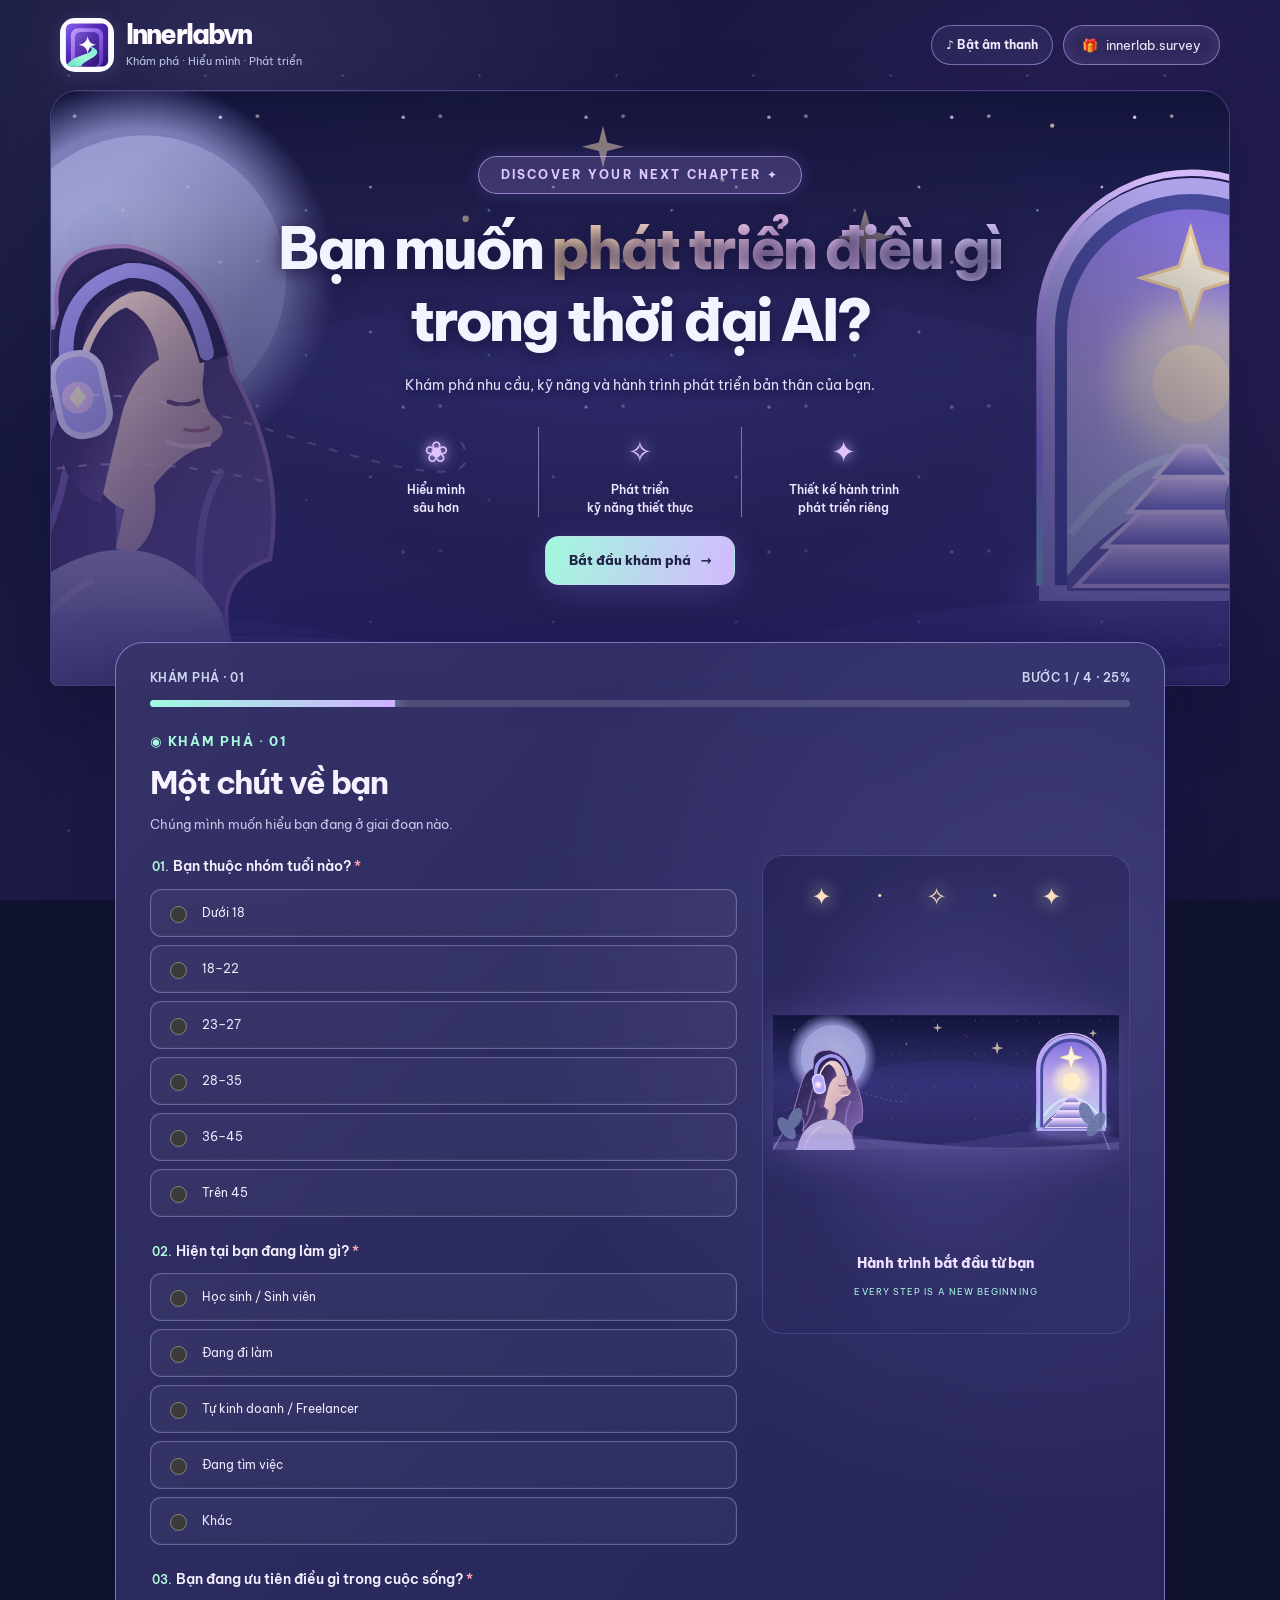
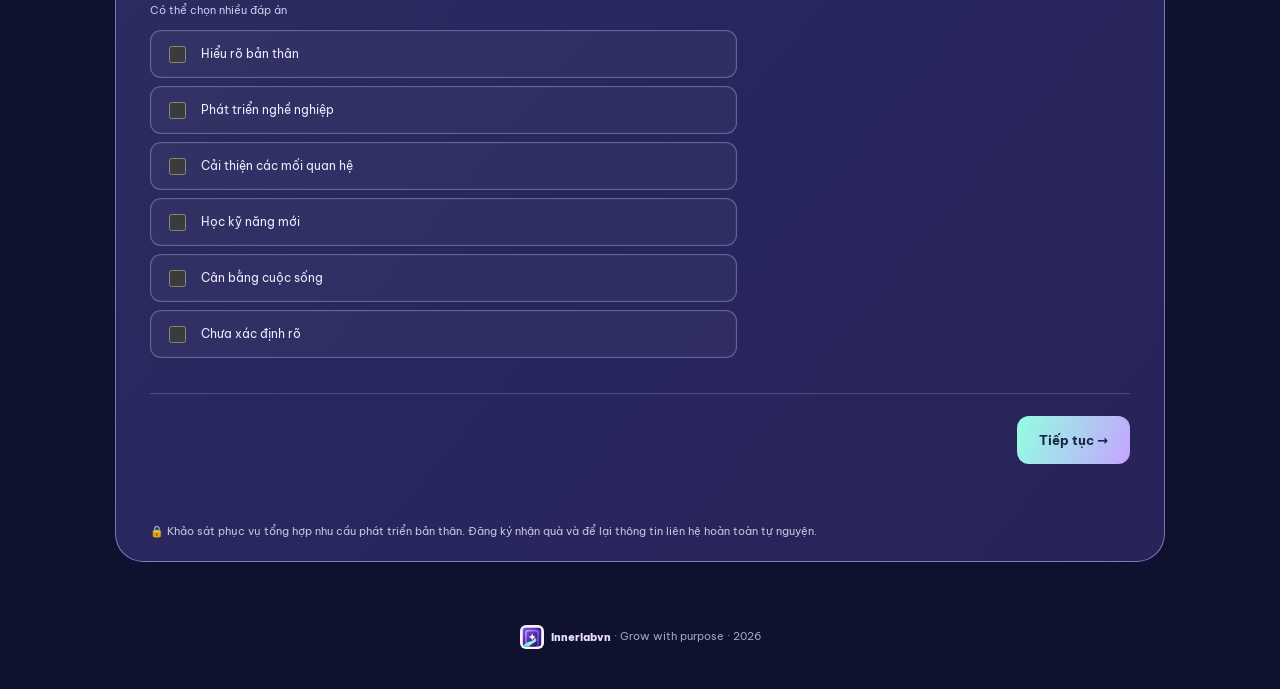
==== commit de6ca383: "Roll out approved rectangular Innerlabvn logo to survey header, footer and favicon" ====
--- a/index.html
+++ b/index.html
@@ -5,8 +5,8 @@
 <meta name="viewport" content="width=device-width,initial-scale=1">
 <meta name="theme-color" content="#0b1020">
 <meta name="description" content="Khảo sát nhu cầu phát triển bản thân trong thời đại AI — innerlab.survey">
-<link rel="icon" href="assets/innerlab-mark.svg" type="image/svg+xml">
-<link rel="apple-touch-icon" href="assets/innerlab-mark.svg">
+<link rel="icon" href="assets/innerlab-mark.svg?v=20261110-rect" type="image/svg+xml">
+<link rel="apple-touch-icon" href="assets/innerlab-mark.svg?v=20261110-rect">
 <title>innerlab.survey | Nhu cầu phát triển bản thân trong thời đại AI</title>
 <link rel="preconnect" href="https://fonts.googleapis.com">
 <link rel="preconnect" href="https://fonts.gstatic.com" crossorigin>
@@ -54,12 +54,14 @@
 .header-actions{display:flex;align-items:center;gap:10px}.sound-toggle{font:inherit;cursor:pointer;border:1px solid #b5adff87;border-radius:999px;background:#a9a5ff14;color:#f1ecff;padding:8px 14px;white-space:nowrap;min-height:40px;font-size:12px;font-weight:700;transition:background .2s,border-color .2s}.sound-toggle:hover,.sound-toggle[aria-pressed="true"]{background:#8bf0d025;border-color:#8bf0d0ac;color:#baffec}.sound-toggle:focus-visible{outline:3px solid #a9f9e4;outline-offset:3px}@media(max-width:630px){.header-actions{gap:7px}.header-actions .site-tag{display:none}.sound-toggle{padding:7px 10px;font-size:11px}.site-header{gap:8px}}@media(max-width:370px){.sound-toggle{font-size:10px}}
 /* Innerlab minimalist identity — logo derived from the approved portal/star/path concept */
 .brand-lockup{color:inherit;text-decoration:none;min-width:0;gap:12px}.brand-lockup:focus-visible{outline:2px solid #bdf8e4;outline-offset:5px;border-radius:12px}.brand-symbol{display:block;width:54px;height:54px;flex-shrink:0;padding:4px;border-radius:15px;background:#faf8ff;box-shadow:0 3px 18px #a596ff2b;object-fit:contain}.brand-type{display:flex;flex-direction:column;justify-content:center;min-width:0}.brand-lockup .brand{letter-spacing:-.075em;font-size:29px;line-height:1.08;color:#fffaff}.brand-lockup small{line-height:1.45;margin-top:4px;color:#b9c3e3;letter-spacing:0}.footer-brand{display:inline-flex;align-items:center;gap:7px;vertical-align:middle;color:#efe8ff;text-decoration:none;font-weight:800}.footer-brand img{background:#fbfaff;padding:2px;border-radius:6px;object-fit:contain;vertical-align:middle}.footer-brand:hover{color:#baf7e5}@media(max-width:630px){.brand-symbol{width:43px;height:43px;padding:3px;border-radius:12px}.brand-lockup{gap:8px}.brand-lockup .brand{font-size:23px}.brand-lockup small{display:none}}@media(max-width:370px){.brand-symbol{width:39px;height:39px}.brand-lockup .brand{font-size:21px}}
+/* Official Innerlabvn identity: updated rectangular-window logo and wordmark. */
+.brand-lockup .brand{font-size:27px;letter-spacing:-.068em}.brand-symbol{background:#fcfbff}.brand-lockup .brand-type{min-width:0}@media(max-width:630px){.brand-lockup .brand{font-size:21px}}@media(max-width:370px){.brand-lockup .brand{font-size:18px}.brand-lockup{gap:6px}}
 </style>
 </head>
 <body>
 <div class="wrap">
 <header class="site-header" id="top">
-  <a class="brand-lockup" href="#top" aria-label="Innerlab - quay về đầu trang"><img class="brand-symbol" src="assets/innerlab-mark.svg" alt="" width="54" height="54"><span class="brand-type"><span class="brand">Innerlab</span><small>Khám phá · Hiểu mình · Phát triển</small></span></a>
+  <a class="brand-lockup" href="https://innerlabvn.github.io/course/" aria-label="Truy cập trang khóa học Innerlab"><img class="brand-symbol" src="assets/innerlab-mark.svg?v=20261110-rect" alt="" width="54" height="54"><span class="brand-type"><span class="brand">Innerlabvn</span><small>Khám phá · Hiểu mình · Phát triển</small></span></a>
   <div class="header-actions"><button type="button" class="sound-toggle" id="soundToggle" aria-pressed="false" aria-label="Bật hiệu ứng âm thanh" title="Bật hiệu ứng âm thanh">♪ Bật âm thanh</button><div class="site-tag"><span aria-hidden="true">🎁</span> innerlab.survey</div></div>
 </header>
 <section class="hero hero-fantasy" aria-labelledby="heroTitle">
@@ -125,7 +127,7 @@
 
 <div class="thanks hidden" id="thanks"><strong>✦</strong><h2>Cảm ơn bạn đã chia sẻ!</h2><p>Khảo sát đã được ghi nhận. Innerlab sẽ liên hệ bạn trong thời gian sớm nhất.</p><div class="thanks-code"><span>MÃ NHẬN QUÀ</span><strong id="thanksRewardCode">—</strong><small>Hãy lưu mã này để đối chiếu. Chỉ có hiệu lực khi Innerlab xác nhận.</small></div><button class="btn secondary" type="button" id="restart">Làm khảo sát mới</button></div>
 </main>
-<footer><a class="footer-brand" href="#top"><img src="assets/innerlab-mark.svg" alt="" width="24" height="24" loading="lazy"><span>Innerlab</span></a><span> · Grow with purpose · 2026</span></footer>
+<footer><a class="footer-brand" href="https://innerlabvn.github.io/course/" aria-label="Đến Innerlabvn Courses"><img src="assets/innerlab-mark.svg?v=20261110-rect" alt="" width="24" height="24" loading="lazy"><span>Innerlabvn</span></a><span> · Grow with purpose · 2026</span></footer>
 </div>
 <script>
 // Paste the deployed Google Apps Script Web App /exec URL here before collecting responses.
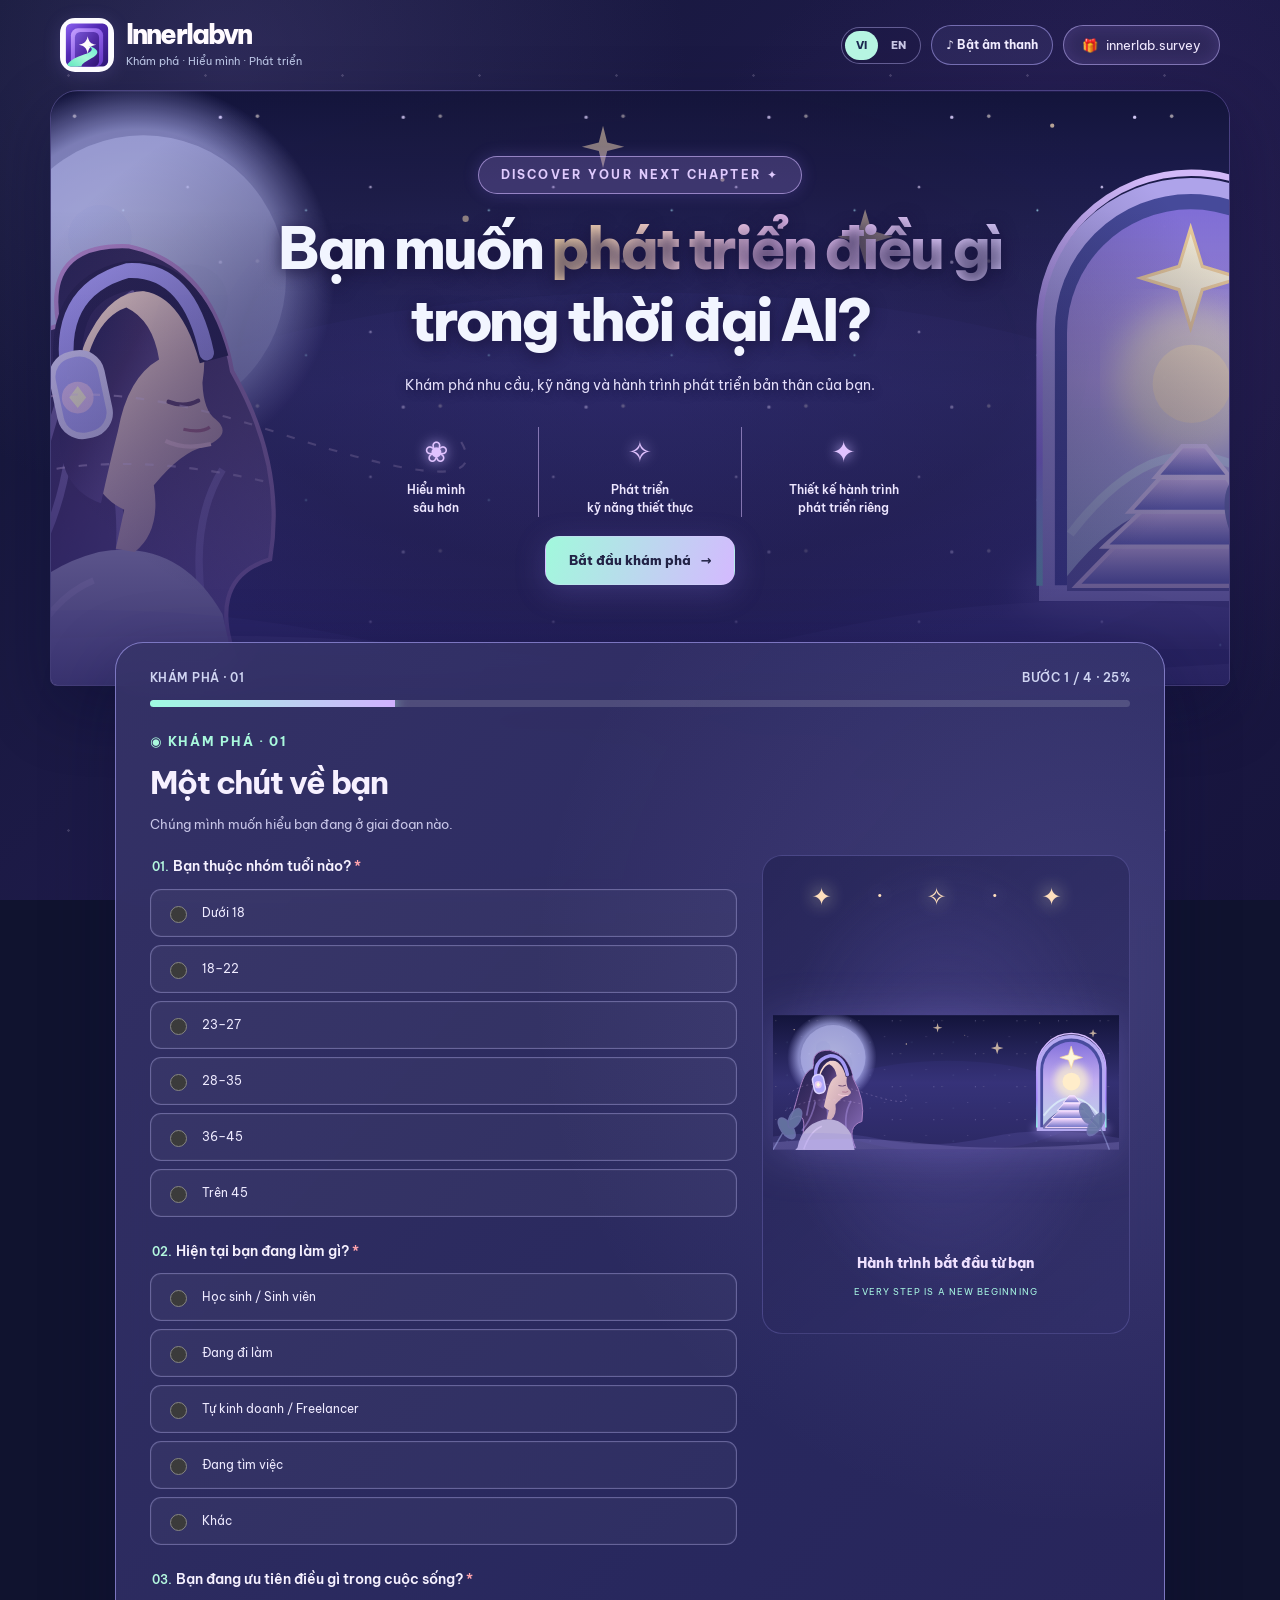
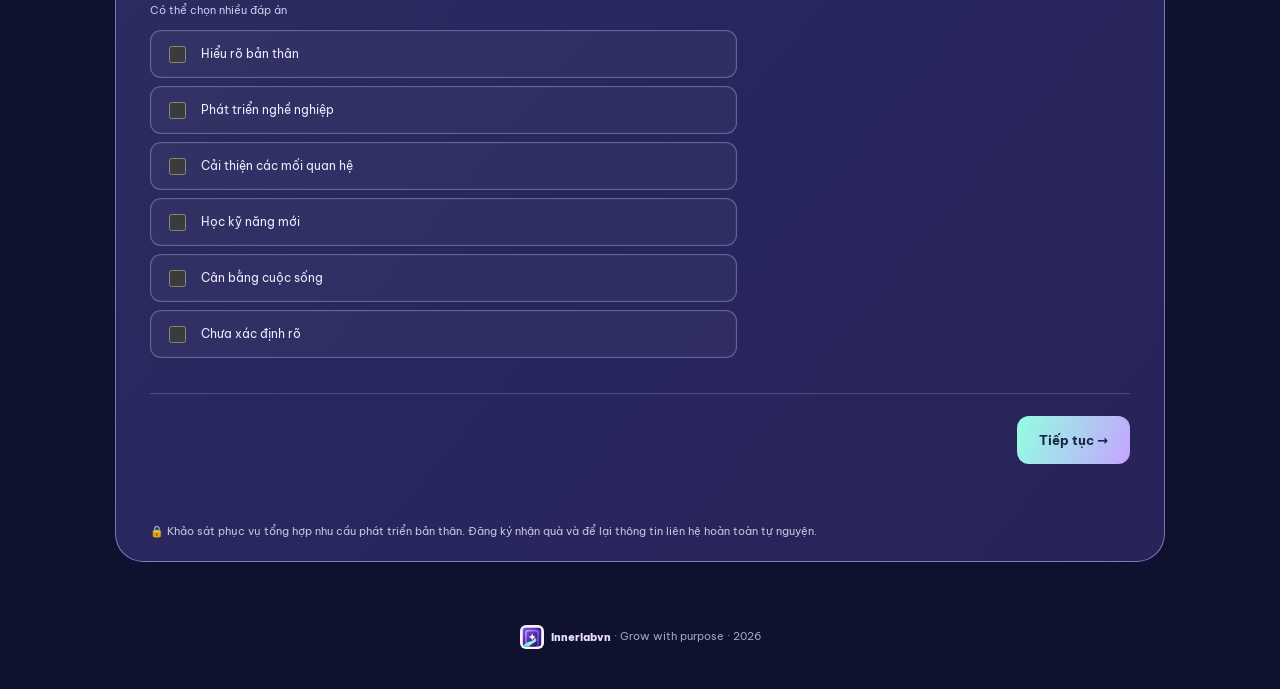
==== commit c222ca88: "Add Vietnamese and English language switch to survey header" ====
--- a/index.html
+++ b/index.html
@@ -56,13 +56,17 @@
 .brand-lockup{color:inherit;text-decoration:none;min-width:0;gap:12px}.brand-lockup:focus-visible{outline:2px solid #bdf8e4;outline-offset:5px;border-radius:12px}.brand-symbol{display:block;width:54px;height:54px;flex-shrink:0;padding:4px;border-radius:15px;background:#faf8ff;box-shadow:0 3px 18px #a596ff2b;object-fit:contain}.brand-type{display:flex;flex-direction:column;justify-content:center;min-width:0}.brand-lockup .brand{letter-spacing:-.075em;font-size:29px;line-height:1.08;color:#fffaff}.brand-lockup small{line-height:1.45;margin-top:4px;color:#b9c3e3;letter-spacing:0}.footer-brand{display:inline-flex;align-items:center;gap:7px;vertical-align:middle;color:#efe8ff;text-decoration:none;font-weight:800}.footer-brand img{background:#fbfaff;padding:2px;border-radius:6px;object-fit:contain;vertical-align:middle}.footer-brand:hover{color:#baf7e5}@media(max-width:630px){.brand-symbol{width:43px;height:43px;padding:3px;border-radius:12px}.brand-lockup{gap:8px}.brand-lockup .brand{font-size:23px}.brand-lockup small{display:none}}@media(max-width:370px){.brand-symbol{width:39px;height:39px}.brand-lockup .brand{font-size:21px}}
 /* Official Innerlabvn identity: updated rectangular-window logo and wordmark. */
 .brand-lockup .brand{font-size:27px;letter-spacing:-.068em}.brand-symbol{background:#fcfbff}.brand-lockup .brand-type{min-width:0}@media(max-width:630px){.brand-lockup .brand{font-size:21px}}@media(max-width:370px){.brand-lockup .brand{font-size:18px}.brand-lockup{gap:6px}}
+.lang-switch{display:inline-flex;align-items:center;padding:3px;gap:2px;border:1px solid #b8aff073;border-radius:999px;background:#1d174467;flex-shrink:0}
+.lang-switch a{font-size:11px;line-height:1;text-decoration:none;padding:9px 11px;border-radius:999px;font-weight:800;color:#c9c7e5;transition:background .2s}
+.lang-switch a[aria-current=page]{background:#b6f5e2;color:#1b2850}.lang-switch a:focus-visible{outline:2px solid #b6f5e2;outline-offset:3px}
+@media(max-width:440px){.lang-switch a{padding:8px 7px;font-size:10px}.header-actions{gap:5px}}
 </style>
 </head>
 <body>
 <div class="wrap">
 <header class="site-header" id="top">
   <a class="brand-lockup" href="https://innerlabvn.github.io/course/" aria-label="Truy cập trang khóa học Innerlab"><img class="brand-symbol" src="assets/innerlab-mark.svg?v=20261110-rect" alt="" width="54" height="54"><span class="brand-type"><span class="brand">Innerlabvn</span><small>Khám phá · Hiểu mình · Phát triển</small></span></a>
-  <div class="header-actions"><button type="button" class="sound-toggle" id="soundToggle" aria-pressed="false" aria-label="Bật hiệu ứng âm thanh" title="Bật hiệu ứng âm thanh">♪ Bật âm thanh</button><div class="site-tag"><span aria-hidden="true">🎁</span> innerlab.survey</div></div>
+  <div class="header-actions"><nav class="lang-switch" aria-label="Chọn ngôn ngữ"><a href="./" lang="vi" aria-current="page">VI</a><a href="en.html" lang="en">EN</a></nav><button type="button" class="sound-toggle" id="soundToggle" aria-pressed="false" aria-label="Bật hiệu ứng âm thanh" title="Bật hiệu ứng âm thanh">♪ Bật âm thanh</button><div class="site-tag"><span aria-hidden="true">🎁</span> innerlab.survey</div></div>
 </header>
 <section class="hero hero-fantasy" aria-labelledby="heroTitle">
   <img class="hero-scene" src="assets/cosmic-hero.svg" alt="" aria-hidden="true" loading="eager" fetchpriority="high">
@@ -99,9 +103,9 @@
     <div class="voucher-left"><span class="voucher-brand">innerlab<span>.</span>survey</span><div class="voucher-amount">199K</div><div class="voucher-title">VOUCHER KHÓA HỌC</div><span class="voucher-small">Giá trị 199.000đ · Áp dụng theo điều kiện chương trình</span></div>
     <div class="voucher-right"><span>✦</span><strong>DISCOVERY<br>GIFT</strong><small>YOUR NEXT CHAPTER</small></div>
   </div>
-  <div class="consult"><div class="consult-icon">✧</div><div><strong>+ 01 buổi gặp gỡ 1:1 miễn phí</strong><p>Khám phá chủ đề bạn quan tâm: <b>Tarot · Thần số học · Chiêm tinh học · Tử vi · Khám phá tính cách</b></p></div></div>
-  <div class="reward-code-card"><div><span class="reward-caption">MÃ NHẬN QUÀ CỦA BẠN</span><strong class="reward-value" id="revealRewardCode">—</strong><small>Hãy lưu lại mã để đối chiếu. Mã chỉ được xác nhận khi đăng ký của bạn được Innerlab ghi nhận.</small></div><button type="button" class="reward-copy" id="copyRewardCode">📋 Sao chép mã</button></div>
-  <p class="gift-caption">Voucher không phải tiền mặt. Điều kiện sử dụng và lịch tư vấn sẽ được xác nhận khi đăng ký.</p>
+  <div class="consult"><div class="consult-icon">✧</div><div><strong>+ 01 buổi tham vấn miễn phí</strong><p>Khám phá chủ đề bạn quan tâm: <b>Tarot · Thần số học · Chiêm tinh học · Tử vi · Khám phá tính cách</b></p></div></div>
+  <div class="reward-code-card"><div><span class="reward-caption">MÃ NHẬN QUÀ CỦA BẠN · 5 CHỮ SỐ</span><strong class="reward-value" id="revealRewardCode">—</strong><small>Hãy lưu lại mã để đối chiếu. Mã chỉ được xác nhận khi đăng ký của bạn được Innerlab ghi nhận.</small></div><button type="button" class="reward-copy" id="copyRewardCode">📋 Sao chép mã</button></div>
+  <p class="gift-caption">Voucher không phải tiền mặt. Điều kiện sử dụng và lịch gặp gỡ sẽ được xác nhận khi đăng ký.</p>
   <button type="button" class="btn primary claim-btn" id="claimStart">Nhận quà ngay →</button>
  </div>
  <div id="giftClaim" class="gift-inner hidden">
@@ -156,7 +160,8 @@
 {id:'time',label:'Bạn thường thuận tiện tham gia khi nào?',type:'radio',required:true,options:['Tối các ngày trong tuần','Cuối tuần buổi sáng','Cuối tuần buổi chiều','Cuối tuần buổi tối','Linh hoạt theo lịch']}
 ]}];
 let step=0;let answers={};let chosenBox=null;let rewardCode='';
-function generateRewardCode(){const alphabet='ABCDEFGHJKLMNPQRSTUVWXYZ23456789';const random=new Uint8Array(16);window.crypto.getRandomValues(random);const chars=Array.from(random,n=>alphabet[n&31]).join('');return 'IL-'+chars.match(/.{4}/g).join('-');}
+// Five decimal digits: human-readable code, for manual voucher reconciliation (not a security credential).
+function generateRewardCode(){const random=new Uint32Array(1);window.crypto.getRandomValues(random);return String(10000+(random[0]%90000));}
 function ensureRewardCode(){if(!rewardCode)rewardCode=generateRewardCode();return rewardCode;}
 function showRewardCode(){const value=ensureRewardCode();for(const id of ['revealRewardCode','claimRewardCode','thanksRewardCode']){const node=document.getElementById(id);if(node)node.textContent=value;}}
 
@@ -271,7 +276,7 @@
 async function sendSurvey(claim){
  const endpoint=GOOGLE_SCRIPT_URL.trim();
  if(!endpoint)throw Error('Chưa cấu hình Google Sheets. Người quản trị cần thêm đường dẫn Apps Script để lưu đăng ký.');
- const payload={...answers,...claim,reward_code:ensureRewardCode(),contact_optin:claim.gift_consent?'Có, tôi muốn nhận voucher và thông tin khóa học':'Không, tôi chỉ hoàn thành khảo sát',consent:true,gift_box:chosenBox||'',submitted_at:vietnamSubmittedTime(),survey_version:'3.1'};
+ const payload={...answers,...claim,reward_code:ensureRewardCode(),contact_optin:claim.gift_consent?'Có, tôi muốn nhận voucher và thông tin khóa học':'Không, tôi chỉ hoàn thành khảo sát',consent:true,gift_box:chosenBox||'',submitted_at:vietnamSubmittedTime(),survey_version:'3.2'};
  // no-cors submission cannot confirm database persistence. Do not claim verified delivery.
  await fetch(endpoint,{method:'POST',mode:'no-cors',headers:{'Content-Type':'text/plain;charset=utf-8'},body:JSON.stringify(payload)});
  $('giftArea').classList.add('hidden');$('thanks').classList.remove('hidden');showRewardCode();playInnerlabSound('success');$('survey').scrollIntoView({behavior:'smooth'});
